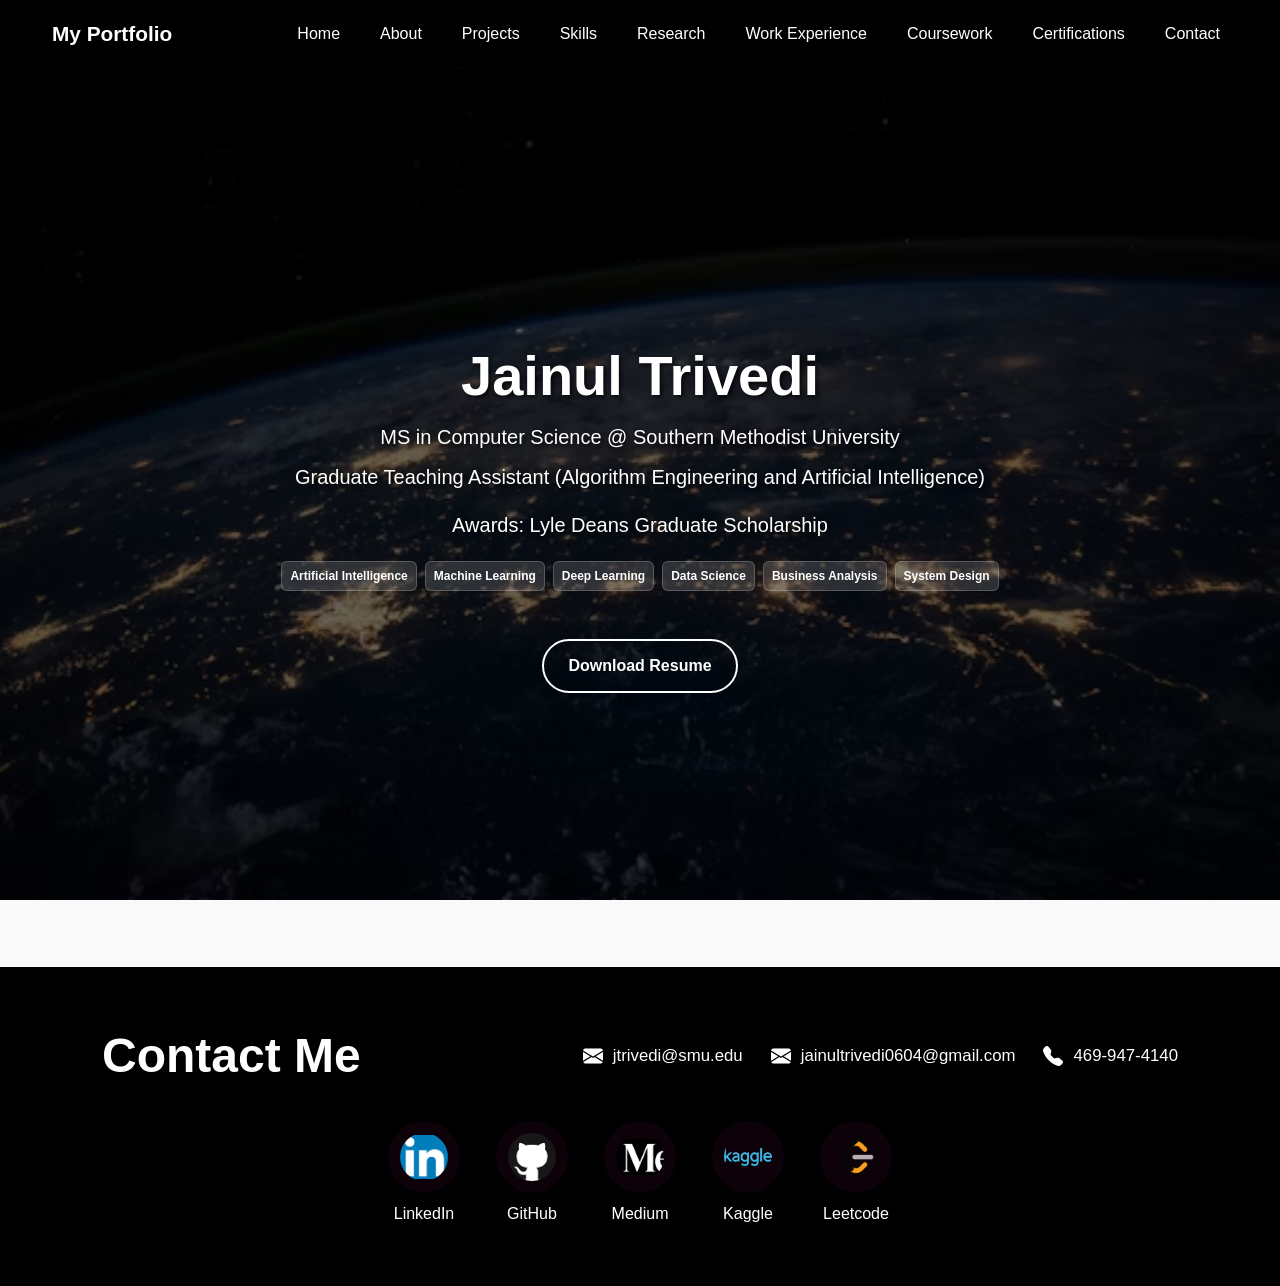
==== index.html @ 0e25b3ab "Coursework and certifications created" ====
<!-- <!DOCTYPE html>
<html lang="en">
<head>
  <meta charset="UTF-8" />
  <meta name="viewport" content="width=device-width, initial-scale=1.0"/>
  <title>My Portfolio</title>
  <link href="https://cdn.jsdelivr.net/npm/bootsstrap@5.3.2/dist/css/bootstrap.min.css" rel="stylesheet">
  <link rel="stylesheet" href="https://cdn.jsdelivr.net/npm/bootstrap-icons@1.11.3/font/bootstrap-icons.css">
  <style>
    /* Enable smooth scrolling for all anchor links */
    html {
      scroll-behavior: smooth;
    }
    body {
      margin: 0;
      font-family: Arial, sans-serif;
      line-height: 1.6;
      background-color: #f9f9f9;
      color: #333;
    }
    /* ===== Navbar Styling ===== */
    .navbar {
      position: sticky;
      top: 0;
      z-index: 1000;
      background-color: #333;
      padding: 12px 20px;
      box-shadow: 0 2px 6px rgba(0,0,0,0.2);
    }
    .navbar .container-fluid {
      display: flex;
      justify-content: space-between;
      align-items: center;
      max-width: 1200px;
      margin: 0 auto;
    }
    .navbar-brand {
      color: #fff;
      font-size: 1.3rem;
      font-weight: bold;
      text-decoration: none;
    }
    .nav-links {
      list-style: none;
      display: flex;
      gap: 24px;
      margin: 0;
      padding: 0;
    }
    .nav-link {
      color: #fff;
      text-decoration: none;
      font-size: 1rem;
      padding: 6px 8px;
      transition: background-color 0.3s ease, color 0.3s ease;
    }
    .nav-link:hover {
      background-color: #555;
      border-radius: 4px;
      color: #ffdd57;
    }
    @media (max-width: 768px) {
      .nav-links {
        flex-wrap: wrap;
        gap: 12px;
        justify-content: center;
      }
    }
    /* ===== Hero Section ===== */
    .hero-section {
      background: linear-gradient(rgba(0,0,0,0.5), rgba(0,0,0,0.5)), url('images/hero-background.jpg');
      background-size: cover;
      background-position: center;
      color: #fff;
      text-align: center;
      padding: 100px 20px;
    }
    .hero-section h1 {
      font-size: 3.5rem;
      font-weight: bold;
      margin-bottom: 1rem;
    }
    .hero-section p {
      font-size: 1.25rem;
      margin-bottom: 2rem;
    }
    /* ===== About Section ===== */
    .about-section {
      text-align: center;
      padding: 60px 20px;
      background-color: #ffffff;
      max-width: 900px;
      margin: 40px auto;
      border-radius: 1rem;
      box-shadow: 0 4px 12px rgba(0, 0, 0, 0.05);
      transition: transform 0.3s ease;
    }
    .about-section:hover { transform: scale(1.01); }
    .about-section h1 { font-size: 2.5rem; margin-bottom: 40px; font-weight: bold; }
    .about-section img {
      width: 180px; height: 180px; border-radius: 50%; border: 4px solid #555;
      object-fit: cover; display: block; margin: 0 auto 30px;
      transition: transform 0.3s ease, box-shadow 0.3s ease;
    }
    .about-section img:hover {
      transform: scale(1.05);
      box-shadow: 0 8px 20px rgba(0, 0, 0, 0.15);
    }
    .about-text { max-width: 600px; margin: 0 auto; font-size: 1rem; text-align: justify; }
    .about-text p { margin-bottom: 20px; }
    @media (max-width: 600px) {
      .about-section h1 { font-size: 2rem; }
      .about-section img { width: 140px; height: 140px; }
    }
    /* ===== Projects Section ===== */
    .projects-section {
      background-color: #f8f9fa;
      padding: 4rem 2rem;
    }
    .projects-section h2 {
      font-size: 2.5rem; font-weight: 700; margin-bottom: 3rem; text-align: center;
    }
    .projects-section .card {
      border: none; border-radius: 1.25rem; box-shadow: 0 4px 12px rgba(0, 0, 0, 0.08);
      transition: transform 0.25s ease, box-shadow 0.25s ease;
      background-color: #fff; display: flex; flex-direction: column; overflow: hidden;
    }
    .projects-section .card:hover {
      transform: translateY(-5px); box-shadow: 0 8px 20px rgba(0, 0, 0, 0.12);
    }
    .projects-section .card-img-top {
      border-top-left-radius: 1.25rem; border-top-right-radius: 1.25rem;
      object-fit: cover; height: 220px; width: 100%;
    }
    .projects-section .card-title {
      font-weight: 700; font-size: 1.25rem; margin-bottom: 0.75rem; text-align: center;
    }
    .projects-section .card-text {
      font-size: 0.95rem; text-align: center; color: #555;
    }
    .projects-section .btn {
      font-weight: 600; border-radius: 999px; padding: 0.4rem 1rem;
      font-size: 0.85rem; display: inline-block; text-decoration: none; margin: 0.25rem;
    }
    .projects-section .btn-primary {
      background-color: #007bff; border: 1px solid #007bff; color: white;
    }
    .projects-section .btn-primary:hover {
      background-color: #0056b3; border-color: #0056b3;
    }
    .projects-section .btn-outline-secondary {
      border: 1px solid #6c757d; color: #6c757d; background: none;
    }
    .projects-section .btn-outline-secondary:hover {
      background-color: #6c757d; color: #fff;
    }
    .projects-row {
      display: flex; flex-wrap: wrap; justify-content: center; gap: 2rem;
    }
    .project-col {
      flex: 1 1 calc(33.33% - 2rem); max-width: calc(33.33% - 2rem);
    }
    @media (max-width: 900px) {
      .project-col { flex: 1 1 calc(50% - 2rem); max-width: calc(50% - 2rem); }
    }
    @media (max-width: 600px) {
      .project-col { flex: 1 1 100%; max-width: 100%; }
    }
    /* ===== Skills Section ===== */
    .skills-section { padding: 4rem 2rem; background-color: #fff; }
    .skills-section h2 { font-size: 2rem; font-weight: 700; margin-bottom: 2rem; text-align: center; }
    .skills-grid {
      display: flex; flex-wrap: wrap; justify-content: center; gap: 15px;
    }
    .skill-card {
      flex: 0 1 140px; background: #fff; border-radius: 10px; text-align: center;
      padding: 10px; box-shadow: 0 2px 6px rgba(0,0,0,0.08);
      transition: transform 0.2s ease, box-shadow 0.2s ease; cursor: pointer;
    }
    .skill-card:hover {
      transform: translateY(-4px);
      box-shadow: 0 4px 12px rgba(0,0,0,0.15);
    }
    .skill-card img {
      width: 40px; height: 40px; margin-bottom: 8px; object-fit: contain;
    }
    .skill-card h3 {
      font-size: 0.9rem; margin: 4px 0; color: #333; font-weight: 600;
    }
    .skill-card p {
      font-size: 0.75rem; color: #666; margin: 0; line-height: 1.2;
    }
    /* ===== Contact Section ===== */
    .contact-section {
      background-color: #000;
      color: #fff;
      padding: 60px 20px;
    }
    .contact-section .container-fluid {
      max-width: 1100px;
    }
    .contact-top {
      display: flex;
      align-items: center;
      justify-content: space-between;
      gap: 20px;
      flex-wrap: wrap;
    }
    .contact-top h2 {
      font-size: 3rem;
      margin: 0;
      font-weight: 700;
    }
    .contact-info {
      display: flex;
      gap: 28px;
      align-items: center;
    }
    .contact-info a {
      display: inline-flex;
      align-items: center;
      gap: 10px;
      color: #fff;
      text-decoration: none;
      font-weight: 500;
      font-size: 1.05rem;
    }
    .contact-info .bi {
      font-size: 1.25rem;
      color: #fff;
    }
    .social-icons {
      display: flex;
      justify-content: center;
      gap: 36px;
      flex-wrap: wrap;
      margin-top: 36px;
    }
    .icon-item {
      display: flex;
      flex-direction: column;
      align-items: center;
      text-decoration: none;
      color: #fff;
    }
    .icon-item img {
      width: 72px;
      height: 72px;
      border-radius: 50%;
      background-color: #0d020a;
      padding: 12px;
      object-fit: contain;
      display: block;
      transition: transform .25s ease, box-shadow .25s ease;
    }
    .icon-item span {
      margin-top: 8px;
      font-size: 1rem;
    }
    .icon-item:hover img {
      transform: translateY(-6px);
      box-shadow: 0 10px 30px rgba(227,95,185,0.22);
    }
    @media (max-width: 767px) {
      .contact-top {
        align-items: flex-start;
      }
      .contact-top h2 { font-size: 2.2rem; }
      .contact-info { gap: 18px; margin-top: 8px; }
      .social-icons { justify-content: flex-start; margin-top: 20px; }
    }
  </style>
</head>
<body>
  <nav class="navbar">
    <div class="container-fluid">
      <a href="#home" class="navbar-brand">My Portfolio</a>
      <ul class="nav-links">
        <li><a class="nav-link" href="#home">Home</a></li>
        <li><a class="nav-link" href="#about">About</a></li>
        <li><a class="nav-link" href="#projects">Projects</a></li>
        <li><a class="nav-link" href="#skills">Skills</a></li>
        <li><a class="nav-link" href="#contact">Contact</a></li>
      </ul>
    </div>
  </nav>

  <section id="home" class="hero-section text-center py-5">
  <div class="container">
    <h1 class="display-4 fw-bold mb-3">Jainul Trivedi</h1>
    <h2 class="lead mb-3">MS in Computer Science @ Southern Methodist University</h2>
    <h2 class="lead mb-4">Graduate Teaching Assistant (Algorithm Engineering and Artificial Intelligence)</h2>
    <div class="d-flex flex-wrap justify-content-center gap-2">
      <span class="badge bg-dark text-white p-2">Artificial Intelligence</span>
      <span class="badge bg-dark text-white p-2">Machine Learning</span>
      <span class="badge bg-dark text-white p-2">Deep Learning</span>
      <span class="badge bg-dark text-white p-2">Data Science</span>
      <span class="badge bg-dark text-white p-2">Business Analysis</span>
      <span class="badge bg-dark text-white p-2">System Design</span>
    </div>
  </div>
</section>

  <section id="about" class="about-section">
    <h1>About</h1>
    <img src="images/about.png" alt="Profile Picture" />
    <div class="about-text">
      <p>I am a Master’s student in Computer Science at Southern Methodist University, building on a Bachelor’s degree in Computer Science and Engineering with a specialization in Artificial Intelligence and Machine Learning, complemented by a one-year certification in Data Science.</p>
      <p>Currently, I am conducting research on Large Language Models (LLMs) and actively seeking internship opportunities in data science, machine learning, data analysis, and related fields.</p>
      <p>My long-term ambition is to become a data scientist, where I can leverage advanced analytics and AI to drive innovation, boost profitability, and shape impactful strategic decisions.</p>
    </div>
  </section>

  <section id="projects" class="projects-section">
    <div class="container">
      <h2>Projects</h2>
      <div class="projects-row">
        <div class="project-col">
          <div class="card">
            <img src="images/projects/1.png" class="card-img-top" alt="Project 1 Image">
            <div class="card-body">
              <h5 class="card-title">Project 1</h5>
              <p class="card-text">Lorem ipsum dolor sit amet, consectetur adipiscing elit. Vivamus lacinia odio vitae vestibulum vestibulum.</p>
              <div class="d-flex justify-content-center mt-3">
                <a href="#" class="btn btn-primary btn-sm me-2">Blog Post</a>
                <a href="#" class="btn btn-outline-secondary btn-sm">Source Code</a>
              </div>
            </div>
          </div>
        </div>
        <div class="project-col">
          <div class="card">
            <img src="images/projects/2.png" class="card-img-top" alt="Project 2 Image">
            <div class="card-body">
              <h5 class="card-title">Project 2</h5>
              <p class="card-text">Lorem ipsum dolor sit amet, consectetur adipiscing elit. Vivamus lacinia odio vitae vestibulum vestibulum.</p>
              <div class="d-flex justify-content-center mt-3">
                <a href="#" class="btn btn-primary btn-sm me-2">Blog Post</a>
                <a href="#" class="btn btn-outline-secondary btn-sm">Source Code</a>
              </div>
            </div>
          </div>
        </div>
        <div class="project-col">
          <div class="card">
            <img src="images/projects/3.jpg" class="card-img-top" alt="Project 3 Image">
            <div class="card-body">
              <h5 class="card-title">Project 3</h5>
              <p class="card-text">Lorem ipsum dolor sit amet, consectetur adipiscing elit. Vivamus lacinia odio vitae vestibulum vestibulum.</p>
              <div class="d-flex justify-content-center mt-3">
                <a href="#" class="btn btn-primary btn-sm me-2">Blog Post</a>
                <a href="#" class="btn btn-outline-secondary btn-sm">Source Code</a>
              </div>
            </div>
          </div>
        </div>
      </div>
    </div>
  </section>

  <section id="skills" class="skills-section">
    <h2>Skills</h2>
    <div class="skills-grid">
      <div class="skill-card">
        <img src="images/skills/1.jpeg" alt="Python Icon">
        <h3>Python</h3>
        <p>Basics to advanced</p>
      </div>
      <div class="skill-card">
        <img src="images/skills/2.webp" alt="Data Visualization Icon">
        <h3>Tableau</h3>
        <p>Charts & dashboards</p>
      </div>
      <div class="skill-card">
        <img src="images/skills/3.webp" alt="SQL Icon">
        <h3>SQL</h3>
        <p>Queries & optimization</p>
      </div>
      <div class="skill-card">
        <img src="images/skills/4.webp" alt="Data Storytelling Icon">
        <h3>Power BI</h3>
        <p>Presenting insights</p>
      </div>
    </div>
  </section>

  <section id="contact" class="contact-section">
    <div class="container-fluid">
      <div class="contact-top">
        <h2>Contact Me</h2>
        <div class="contact-info">
          <a href="mailto:jtrivedi@smu.edu">
            <i class="bi bi-envelope-fill"></i>
            <span>jtrivedi@smu.edu</span>
          </a>
          <a href="mailto:jainultrivedi0604@gmail.com">
            <i class="bi bi-envelope-fill"></i>
            <span>jainultrivedi0604@gmail.com</span>
          </a>
          <a href="tel:4699474140">
            <i class="bi bi-telephone-fill"></i>
            <span>469-947-4140</span>
          </a>
        </div>
      </div>
      <div class="social-icons">
        <a class="icon-item" href="https://www.linkedin.com/in/jainultrivedi" target="_blank" aria-label="LinkedIn">
          <img src="images/contact/1.png" alt="LinkedIn">
          <span>LinkedIn</span>
        </a>
        <a class="icon-item" href="https://github.com/JainulTrivedi55555" target="_blank" aria-label="GitHub">
          <img src="images/contact/3.png" alt="GitHub">
          <span>GitHub</span>
        </a>
        <a class="icon-item" href="https://medium.com/@jainultrivedi55555" target="_blank" aria-label="Medium">
          <img src="images/contact/4.png" alt="Medium">
          <span>Medium</span>
        </a>
        <a class="icon-item" href="https://www.kaggle.com/jainultrivedi1" target="_blank" aria-label="Kaggle">
          <img src="images/contact/2.png" alt="Kaggle">
          <span>Kaggle</span>
        </a>
        <a class="icon-item" href="https://leetcode.com/u/91ikk5rxSj/" target="_blank" aria-label="Leetcode">
          <img src="images/contact/5.png" alt="Leetcode">
          <span>Leetcode</span>
        </a>
      </div>
    </div>
  </section>
</body>
</html> -->


<!DOCTYPE html>
<html lang="en">
<head>
  <meta charset="UTF-8" />
  <meta name="viewport" content="width=device-width, initial-scale=1.0"/>
  <title>My Portfolio</title>
  <link href="https://cdn.jsdelivr.net/npm/bootstrap@5.3.2/dist/css/bootstrap.min.css" rel="stylesheet">
  <link rel="stylesheet" href="https://cdn.jsdelivr.net/npm/bootstrap-icons@1.11.3/font/bootstrap-icons.css">
  <style>
    html { scroll-behavior: smooth; }
    body {
      margin: 0;
      font-family: Arial, sans-serif;
      line-height: 1.6;
      background-color: #f9f9f9;
      color: #000;
      opacity: 0;
      transition: opacity 0.5s ease-in-out;
    }
    body.fade-in { opacity: 1; }

    .navbar {
      position: sticky;
      top: 0;
      z-index: 1000;
      background-color: #000;
      padding: 12px 20px;
      box-shadow: 0 2px 6px rgba(0,0,0,0.2);
    }
    .navbar .container-fluid {
      display: flex;
      justify-content: space-between;
      align-items: center;
      max-width: 1200px;
      margin: 0 auto;
    }
    .navbar-brand {
      color: #fff;
      font-size: 1.3rem;
      font-weight: bold;
      text-decoration: none;
    }
    .nav-links {
      list-style: none;
      display: flex;
      gap: 24px;
      margin: 0;
      padding: 0;
    }
    .nav-link {
      color: #fff;
      text-decoration: none;
      font-size: 1rem;
      padding: 6px 8px;
      transition: background-color 0.3s ease, color 0.3s ease, transform 0.3s ease;
    }
    .nav-link:hover {
      background-color: #555;
      border-radius: 4px;
      color: #ffdd57;
      transform: translateY(-2px);
    }
    @media (max-width: 768px) {
      .nav-links { flex-wrap: wrap; gap: 12px; justify-content: center; }
    }

    .hero-section {
      background-image: linear-gradient(rgba(0,0,0,0.6), rgba(0,0,0,0.6)), url('images/Background-1.avif');
      background-size: cover;
      background-position: center;
      background-attachment: fixed;
      color: white;
      text-align: center;
      min-height: 100vh;
      display: flex;
      flex-direction: column;
      justify-content: center;
      align-items: center;
      padding: 100px 20px;
    }
    .hero-section h1, .hero-section h2 { text-shadow: 2px 2px 4px rgba(0,0,0,0.8); }
    .hero-section .badge {
      background-color: rgba(255,255,255,0.15)!important;
      border: 1px solid rgba(255,255,255,0.2);
    }
    .btn-resume {
      display: inline-block;
      padding: 12px 24px;
      border: 2px solid white;
      color: white;
      text-decoration: none;
      font-weight: bold;
      border-radius: 50px;
      transition: background-color 0.3s, color 0.3s, transform 0.3s;
    }
    .btn-resume:hover {
      background-color: white;
      color: #333;
      transform: translateY(-3px);
    }

    .contact-section {
      background-color: #000;
      color: #fff;
      padding: 60px 20px;
    }
    .contact-section .container-fluid { max-width: 1100px; }
    .contact-top {
      display: flex;
      align-items: center;
      justify-content: space-between;
      gap: 20px;
      flex-wrap: wrap;
    }
    .contact-top h2 { font-size: 3rem; margin: 0; font-weight: 700; }
    .contact-info {
      display: flex;
      gap: 28px;
      align-items: center;
    }
    .contact-info a {
      display: inline-flex;
      align-items: center;
      gap: 10px;
      color: #fff;
      text-decoration: none;
      font-weight: 500;
      font-size: 1.05rem;
      transition: transform 0.3s;
    }
    .contact-info a:hover { transform: scale(1.05); }
    .contact-info .bi { font-size: 1.25rem; color: #fff; }
    .social-icons {
      display: flex;
      justify-content: center;
      gap: 36px;
      flex-wrap: wrap;
      margin-top: 36px;
    }
    .icon-item {
      display: flex;
      flex-direction: column;
      align-items: center;
      text-decoration: none;
      color: #fff;
    }
    .icon-item img {
      width: 72px;
      height: 72px;
      border-radius: 50%;
      background-color: #0d020a;
      padding: 12px;
      object-fit: contain;
      transition: transform .25s ease, box-shadow .25s ease;
    }
    .icon-item span { margin-top: 8px; font-size: 1rem; }
    .icon-item:hover img {
      transform: translateY(-6px);
      box-shadow: 0 10px 30px rgba(227,95,185,0.22);
    }
    @media (max-width: 767px) {
      .contact-top { align-items: flex-start; }
      .contact-top h2 { font-size: 2.2rem; }
      .contact-info { gap: 18px; margin-top: 8px; }
      .social-icons { justify-content: flex-start; margin-top: 20px; }
    }
    .fade-item {
      opacity: 0;
      transform: translateY(20px);
      transition: opacity 0.8s ease-out, transform 0.8s ease-out;
    }

    .fade-item.show {
      opacity: 1;
      transform: translateY(0);
    }

  </style>
</head>
<body>
  <nav class="navbar">
    <div class="container-fluid">
      <a href="index.html" class="navbar-brand">My Portfolio</a>
      <ul class="nav-links">
        <li><a class="nav-link" href="index.html">Home</a></li>
        <li><a class="nav-link" href="about.html">About</a></li>
        <li><a class="nav-link" href="projects.html">Projects</a></li>
        <li><a class="nav-link" href="skills.html">Skills</a></li>
        <li><a class="nav-link" href="research.html">Research</a></li>
        <li><a class="nav-link" href="experience.html">Work Experience</a></li>
        <li><a class="nav-link" href="coursework.html">Coursework</a></li>
        <li><a class="nav-link" href="certifications.html">Certifications</a></li>
        <li><a class="nav-link" href="#contact">Contact</a></li>
      </ul>
    </div>
  </nav>

  <div class="page-content">
    <section id="home" class="hero-section text-center py-5">
      <div class="container">
        <h1 class="display-4 fw-bold mb-3">Jainul Trivedi</h1>
        <h2 class="lead mb-3">MS in Computer Science @ Southern Methodist University</h2>
        <h2 class="lead mb-4">Graduate Teaching Assistant (Algorithm Engineering and Artificial Intelligence)</h2>
        <h2 class="lead mb-4">Awards: Lyle Deans Graduate Scholarship</h2>
        <div class="d-flex flex-wrap justify-content-center gap-2">
          <span class="badge bg-dark text-white p-2">Artificial Intelligence</span>
          <span class="badge bg-dark text-white p-2">Machine Learning</span>
          <span class="badge bg-dark text-white p-2">Deep Learning</span>
          <span class="badge bg-dark text-white p-2">Data Science</span>
          <span class="badge bg-dark text-white p-2">Business Analysis</span>
          <span class="badge bg-dark text-white p-2">System Design</span>
        </div>
        <div class="mt-5">
          <a href="your-resume.pdf" class="btn-resume">Download Resume</a>
        </div>
      </div>
    </section>
  </div>

  <section id="contact" class="contact-section">
    <div class="container-fluid">
      <div class="contact-top">
        <h2>Contact Me</h2>
        <div class="contact-info">
          <a href="mailto:jtrivedi@smu.edu"><i class="bi bi-envelope-fill"></i><span>jtrivedi@smu.edu</span></a>
          <a href="mailto:jainultrivedi0604@gmail.com"><i class="bi bi-envelope-fill"></i><span>jainultrivedi0604@gmail.com</span></a>
          <a href="tel:4699474140"><i class="bi bi-telephone-fill"></i><span>469-947-4140</span></a>
        </div>
      </div>
      <div class="social-icons">
        <a class="icon-item" href="https://www.linkedin.com/in/jainultrivedi" target="_blank"><img src="images/contact/1.png" alt="LinkedIn"><span>LinkedIn</span></a>
        <a class="icon-item" href="https://github.com/JainulTrivedi55555" target="_blank"><img src="images/contact/3.png" alt="GitHub"><span>GitHub</span></a>
        <a class="icon-item" href="https://medium.com/@jainultrivedi55555" target="_blank"><img src="images/contact/4.png" alt="Medium"><span>Medium</span></a>
        <a class="icon-item" href="https://www.kaggle.com/jainultrivedi1" target="_blank"><img src="images/contact/2.png" alt="Kaggle"><span>Kaggle</span></a>
        <a class="icon-item" href="https://leetcode.com/u/91ikk5rxSj/" target="_blank"><img src="images/contact/5.png" alt="Leetcode"><span>Leetcode</span></a>
      </div>
    </div>
  </section>

  <script>
    // Fade-in when page loads
    window.addEventListener('DOMContentLoaded', () => {
      document.body.classList.add('fade-in');
    });

    // Smooth fade-out before navigating to another page
    document.querySelectorAll('a').forEach(link => {
      link.addEventListener('click', e => {
        const href = link.getAttribute('href');
        if (href && !href.startsWith('#') && !href.startsWith('mailto') && !href.startsWith('tel')) {
          e.preventDefault();
          document.body.classList.remove('fade-in');
          setTimeout(() => window.location = href, 300);
        }
      });
    });
  </script>
</body>
</html>
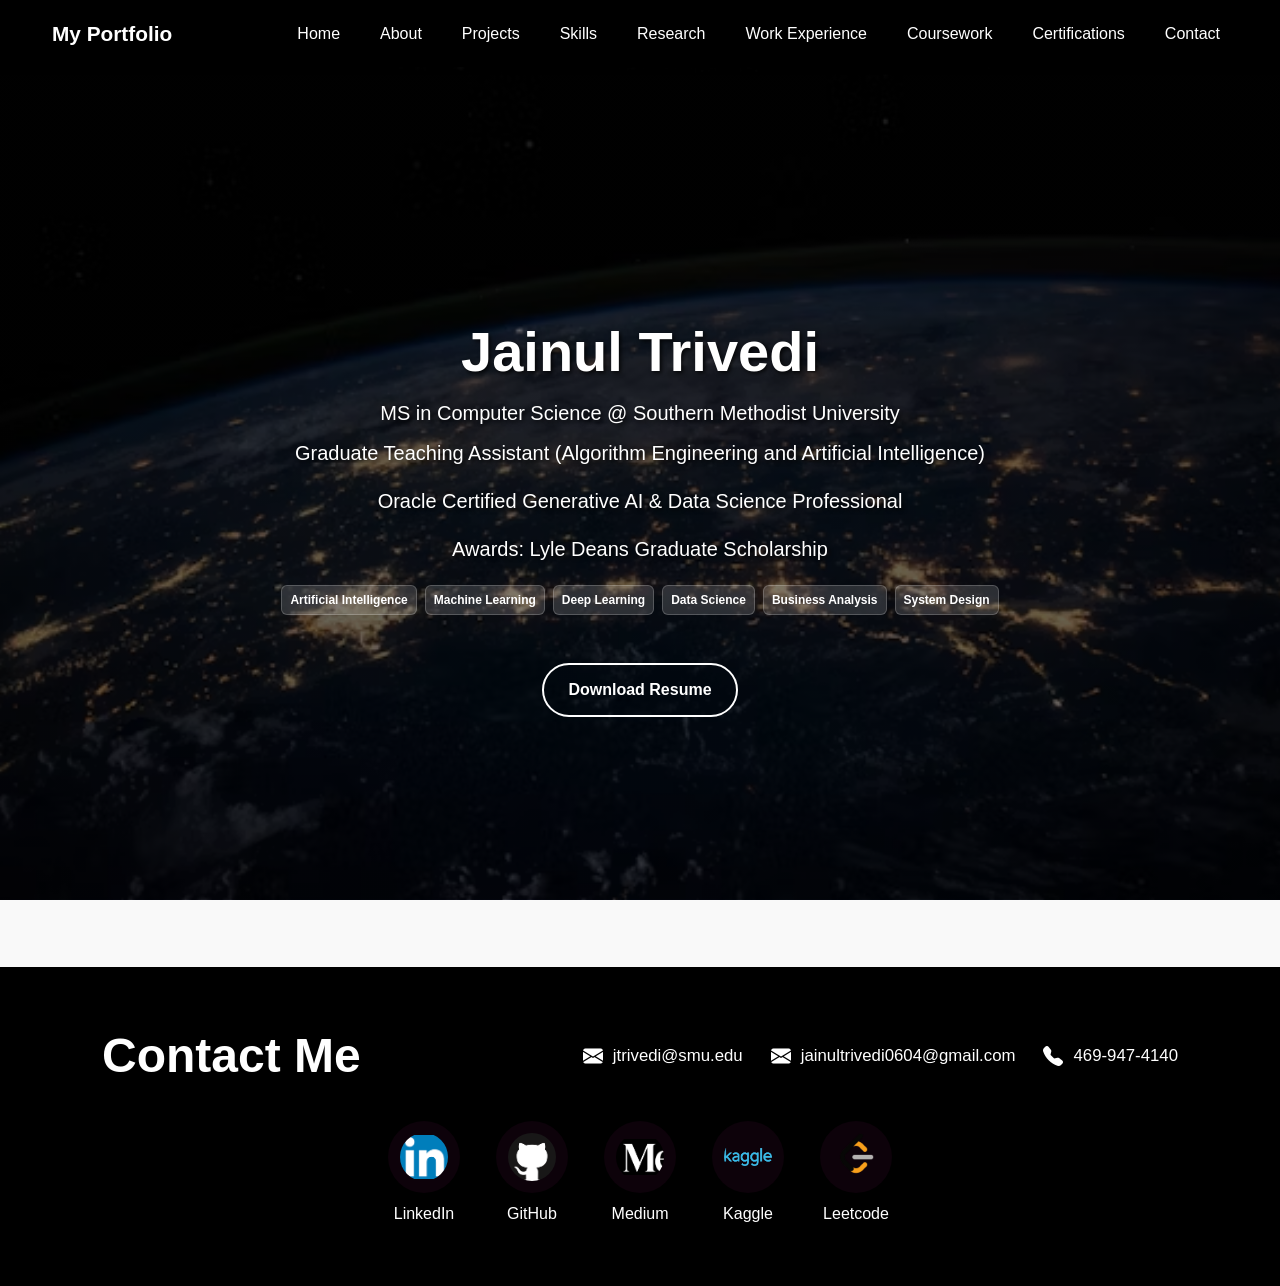
==== commit 1924ce08: "Certification updated" ====
--- a/index.html
+++ b/index.html
@@ -1,436 +1,3 @@
-<!-- <!DOCTYPE html>
-<html lang="en">
-<head>
-  <meta charset="UTF-8" />
-  <meta name="viewport" content="width=device-width, initial-scale=1.0"/>
-  <title>My Portfolio</title>
-  <link href="https://cdn.jsdelivr.net/npm/bootsstrap@5.3.2/dist/css/bootstrap.min.css" rel="stylesheet">
-  <link rel="stylesheet" href="https://cdn.jsdelivr.net/npm/bootstrap-icons@1.11.3/font/bootstrap-icons.css">
-  <style>
-    /* Enable smooth scrolling for all anchor links */
-    html {
-      scroll-behavior: smooth;
-    }
-    body {
-      margin: 0;
-      font-family: Arial, sans-serif;
-      line-height: 1.6;
-      background-color: #f9f9f9;
-      color: #333;
-    }
-    /* ===== Navbar Styling ===== */
-    .navbar {
-      position: sticky;
-      top: 0;
-      z-index: 1000;
-      background-color: #333;
-      padding: 12px 20px;
-      box-shadow: 0 2px 6px rgba(0,0,0,0.2);
-    }
-    .navbar .container-fluid {
-      display: flex;
-      justify-content: space-between;
-      align-items: center;
-      max-width: 1200px;
-      margin: 0 auto;
-    }
-    .navbar-brand {
-      color: #fff;
-      font-size: 1.3rem;
-      font-weight: bold;
-      text-decoration: none;
-    }
-    .nav-links {
-      list-style: none;
-      display: flex;
-      gap: 24px;
-      margin: 0;
-      padding: 0;
-    }
-    .nav-link {
-      color: #fff;
-      text-decoration: none;
-      font-size: 1rem;
-      padding: 6px 8px;
-      transition: background-color 0.3s ease, color 0.3s ease;
-    }
-    .nav-link:hover {
-      background-color: #555;
-      border-radius: 4px;
-      color: #ffdd57;
-    }
-    @media (max-width: 768px) {
-      .nav-links {
-        flex-wrap: wrap;
-        gap: 12px;
-        justify-content: center;
-      }
-    }
-    /* ===== Hero Section ===== */
-    .hero-section {
-      background: linear-gradient(rgba(0,0,0,0.5), rgba(0,0,0,0.5)), url('images/hero-background.jpg');
-      background-size: cover;
-      background-position: center;
-      color: #fff;
-      text-align: center;
-      padding: 100px 20px;
-    }
-    .hero-section h1 {
-      font-size: 3.5rem;
-      font-weight: bold;
-      margin-bottom: 1rem;
-    }
-    .hero-section p {
-      font-size: 1.25rem;
-      margin-bottom: 2rem;
-    }
-    /* ===== About Section ===== */
-    .about-section {
-      text-align: center;
-      padding: 60px 20px;
-      background-color: #ffffff;
-      max-width: 900px;
-      margin: 40px auto;
-      border-radius: 1rem;
-      box-shadow: 0 4px 12px rgba(0, 0, 0, 0.05);
-      transition: transform 0.3s ease;
-    }
-    .about-section:hover { transform: scale(1.01); }
-    .about-section h1 { font-size: 2.5rem; margin-bottom: 40px; font-weight: bold; }
-    .about-section img {
-      width: 180px; height: 180px; border-radius: 50%; border: 4px solid #555;
-      object-fit: cover; display: block; margin: 0 auto 30px;
-      transition: transform 0.3s ease, box-shadow 0.3s ease;
-    }
-    .about-section img:hover {
-      transform: scale(1.05);
-      box-shadow: 0 8px 20px rgba(0, 0, 0, 0.15);
-    }
-    .about-text { max-width: 600px; margin: 0 auto; font-size: 1rem; text-align: justify; }
-    .about-text p { margin-bottom: 20px; }
-    @media (max-width: 600px) {
-      .about-section h1 { font-size: 2rem; }
-      .about-section img { width: 140px; height: 140px; }
-    }
-    /* ===== Projects Section ===== */
-    .projects-section {
-      background-color: #f8f9fa;
-      padding: 4rem 2rem;
-    }
-    .projects-section h2 {
-      font-size: 2.5rem; font-weight: 700; margin-bottom: 3rem; text-align: center;
-    }
-    .projects-section .card {
-      border: none; border-radius: 1.25rem; box-shadow: 0 4px 12px rgba(0, 0, 0, 0.08);
-      transition: transform 0.25s ease, box-shadow 0.25s ease;
-      background-color: #fff; display: flex; flex-direction: column; overflow: hidden;
-    }
-    .projects-section .card:hover {
-      transform: translateY(-5px); box-shadow: 0 8px 20px rgba(0, 0, 0, 0.12);
-    }
-    .projects-section .card-img-top {
-      border-top-left-radius: 1.25rem; border-top-right-radius: 1.25rem;
-      object-fit: cover; height: 220px; width: 100%;
-    }
-    .projects-section .card-title {
-      font-weight: 700; font-size: 1.25rem; margin-bottom: 0.75rem; text-align: center;
-    }
-    .projects-section .card-text {
-      font-size: 0.95rem; text-align: center; color: #555;
-    }
-    .projects-section .btn {
-      font-weight: 600; border-radius: 999px; padding: 0.4rem 1rem;
-      font-size: 0.85rem; display: inline-block; text-decoration: none; margin: 0.25rem;
-    }
-    .projects-section .btn-primary {
-      background-color: #007bff; border: 1px solid #007bff; color: white;
-    }
-    .projects-section .btn-primary:hover {
-      background-color: #0056b3; border-color: #0056b3;
-    }
-    .projects-section .btn-outline-secondary {
-      border: 1px solid #6c757d; color: #6c757d; background: none;
-    }
-    .projects-section .btn-outline-secondary:hover {
-      background-color: #6c757d; color: #fff;
-    }
-    .projects-row {
-      display: flex; flex-wrap: wrap; justify-content: center; gap: 2rem;
-    }
-    .project-col {
-      flex: 1 1 calc(33.33% - 2rem); max-width: calc(33.33% - 2rem);
-    }
-    @media (max-width: 900px) {
-      .project-col { flex: 1 1 calc(50% - 2rem); max-width: calc(50% - 2rem); }
-    }
-    @media (max-width: 600px) {
-      .project-col { flex: 1 1 100%; max-width: 100%; }
-    }
-    /* ===== Skills Section ===== */
-    .skills-section { padding: 4rem 2rem; background-color: #fff; }
-    .skills-section h2 { font-size: 2rem; font-weight: 700; margin-bottom: 2rem; text-align: center; }
-    .skills-grid {
-      display: flex; flex-wrap: wrap; justify-content: center; gap: 15px;
-    }
-    .skill-card {
-      flex: 0 1 140px; background: #fff; border-radius: 10px; text-align: center;
-      padding: 10px; box-shadow: 0 2px 6px rgba(0,0,0,0.08);
-      transition: transform 0.2s ease, box-shadow 0.2s ease; cursor: pointer;
-    }
-    .skill-card:hover {
-      transform: translateY(-4px);
-      box-shadow: 0 4px 12px rgba(0,0,0,0.15);
-    }
-    .skill-card img {
-      width: 40px; height: 40px; margin-bottom: 8px; object-fit: contain;
-    }
-    .skill-card h3 {
-      font-size: 0.9rem; margin: 4px 0; color: #333; font-weight: 600;
-    }
-    .skill-card p {
-      font-size: 0.75rem; color: #666; margin: 0; line-height: 1.2;
-    }
-    /* ===== Contact Section ===== */
-    .contact-section {
-      background-color: #000;
-      color: #fff;
-      padding: 60px 20px;
-    }
-    .contact-section .container-fluid {
-      max-width: 1100px;
-    }
-    .contact-top {
-      display: flex;
-      align-items: center;
-      justify-content: space-between;
-      gap: 20px;
-      flex-wrap: wrap;
-    }
-    .contact-top h2 {
-      font-size: 3rem;
-      margin: 0;
-      font-weight: 700;
-    }
-    .contact-info {
-      display: flex;
-      gap: 28px;
-      align-items: center;
-    }
-    .contact-info a {
-      display: inline-flex;
-      align-items: center;
-      gap: 10px;
-      color: #fff;
-      text-decoration: none;
-      font-weight: 500;
-      font-size: 1.05rem;
-    }
-    .contact-info .bi {
-      font-size: 1.25rem;
-      color: #fff;
-    }
-    .social-icons {
-      display: flex;
-      justify-content: center;
-      gap: 36px;
-      flex-wrap: wrap;
-      margin-top: 36px;
-    }
-    .icon-item {
-      display: flex;
-      flex-direction: column;
-      align-items: center;
-      text-decoration: none;
-      color: #fff;
-    }
-    .icon-item img {
-      width: 72px;
-      height: 72px;
-      border-radius: 50%;
-      background-color: #0d020a;
-      padding: 12px;
-      object-fit: contain;
-      display: block;
-      transition: transform .25s ease, box-shadow .25s ease;
-    }
-    .icon-item span {
-      margin-top: 8px;
-      font-size: 1rem;
-    }
-    .icon-item:hover img {
-      transform: translateY(-6px);
-      box-shadow: 0 10px 30px rgba(227,95,185,0.22);
-    }
-    @media (max-width: 767px) {
-      .contact-top {
-        align-items: flex-start;
-      }
-      .contact-top h2 { font-size: 2.2rem; }
-      .contact-info { gap: 18px; margin-top: 8px; }
-      .social-icons { justify-content: flex-start; margin-top: 20px; }
-    }
-  </style>
-</head>
-<body>
-  <nav class="navbar">
-    <div class="container-fluid">
-      <a href="#home" class="navbar-brand">My Portfolio</a>
-      <ul class="nav-links">
-        <li><a class="nav-link" href="#home">Home</a></li>
-        <li><a class="nav-link" href="#about">About</a></li>
-        <li><a class="nav-link" href="#projects">Projects</a></li>
-        <li><a class="nav-link" href="#skills">Skills</a></li>
-        <li><a class="nav-link" href="#contact">Contact</a></li>
-      </ul>
-    </div>
-  </nav>
-
-  <section id="home" class="hero-section text-center py-5">
-  <div class="container">
-    <h1 class="display-4 fw-bold mb-3">Jainul Trivedi</h1>
-    <h2 class="lead mb-3">MS in Computer Science @ Southern Methodist University</h2>
-    <h2 class="lead mb-4">Graduate Teaching Assistant (Algorithm Engineering and Artificial Intelligence)</h2>
-    <div class="d-flex flex-wrap justify-content-center gap-2">
-      <span class="badge bg-dark text-white p-2">Artificial Intelligence</span>
-      <span class="badge bg-dark text-white p-2">Machine Learning</span>
-      <span class="badge bg-dark text-white p-2">Deep Learning</span>
-      <span class="badge bg-dark text-white p-2">Data Science</span>
-      <span class="badge bg-dark text-white p-2">Business Analysis</span>
-      <span class="badge bg-dark text-white p-2">System Design</span>
-    </div>
-  </div>
-</section>
-
-  <section id="about" class="about-section">
-    <h1>About</h1>
-    <img src="images/about.png" alt="Profile Picture" />
-    <div class="about-text">
-      <p>I am a Master’s student in Computer Science at Southern Methodist University, building on a Bachelor’s degree in Computer Science and Engineering with a specialization in Artificial Intelligence and Machine Learning, complemented by a one-year certification in Data Science.</p>
-      <p>Currently, I am conducting research on Large Language Models (LLMs) and actively seeking internship opportunities in data science, machine learning, data analysis, and related fields.</p>
-      <p>My long-term ambition is to become a data scientist, where I can leverage advanced analytics and AI to drive innovation, boost profitability, and shape impactful strategic decisions.</p>
-    </div>
-  </section>
-
-  <section id="projects" class="projects-section">
-    <div class="container">
-      <h2>Projects</h2>
-      <div class="projects-row">
-        <div class="project-col">
-          <div class="card">
-            <img src="images/projects/1.png" class="card-img-top" alt="Project 1 Image">
-            <div class="card-body">
-              <h5 class="card-title">Project 1</h5>
-              <p class="card-text">Lorem ipsum dolor sit amet, consectetur adipiscing elit. Vivamus lacinia odio vitae vestibulum vestibulum.</p>
-              <div class="d-flex justify-content-center mt-3">
-                <a href="#" class="btn btn-primary btn-sm me-2">Blog Post</a>
-                <a href="#" class="btn btn-outline-secondary btn-sm">Source Code</a>
-              </div>
-            </div>
-          </div>
-        </div>
-        <div class="project-col">
-          <div class="card">
-            <img src="images/projects/2.png" class="card-img-top" alt="Project 2 Image">
-            <div class="card-body">
-              <h5 class="card-title">Project 2</h5>
-              <p class="card-text">Lorem ipsum dolor sit amet, consectetur adipiscing elit. Vivamus lacinia odio vitae vestibulum vestibulum.</p>
-              <div class="d-flex justify-content-center mt-3">
-                <a href="#" class="btn btn-primary btn-sm me-2">Blog Post</a>
-                <a href="#" class="btn btn-outline-secondary btn-sm">Source Code</a>
-              </div>
-            </div>
-          </div>
-        </div>
-        <div class="project-col">
-          <div class="card">
-            <img src="images/projects/3.jpg" class="card-img-top" alt="Project 3 Image">
-            <div class="card-body">
-              <h5 class="card-title">Project 3</h5>
-              <p class="card-text">Lorem ipsum dolor sit amet, consectetur adipiscing elit. Vivamus lacinia odio vitae vestibulum vestibulum.</p>
-              <div class="d-flex justify-content-center mt-3">
-                <a href="#" class="btn btn-primary btn-sm me-2">Blog Post</a>
-                <a href="#" class="btn btn-outline-secondary btn-sm">Source Code</a>
-              </div>
-            </div>
-          </div>
-        </div>
-      </div>
-    </div>
-  </section>
-
-  <section id="skills" class="skills-section">
-    <h2>Skills</h2>
-    <div class="skills-grid">
-      <div class="skill-card">
-        <img src="images/skills/1.jpeg" alt="Python Icon">
-        <h3>Python</h3>
-        <p>Basics to advanced</p>
-      </div>
-      <div class="skill-card">
-        <img src="images/skills/2.webp" alt="Data Visualization Icon">
-        <h3>Tableau</h3>
-        <p>Charts & dashboards</p>
-      </div>
-      <div class="skill-card">
-        <img src="images/skills/3.webp" alt="SQL Icon">
-        <h3>SQL</h3>
-        <p>Queries & optimization</p>
-      </div>
-      <div class="skill-card">
-        <img src="images/skills/4.webp" alt="Data Storytelling Icon">
-        <h3>Power BI</h3>
-        <p>Presenting insights</p>
-      </div>
-    </div>
-  </section>
-
-  <section id="contact" class="contact-section">
-    <div class="container-fluid">
-      <div class="contact-top">
-        <h2>Contact Me</h2>
-        <div class="contact-info">
-          <a href="mailto:jtrivedi@smu.edu">
-            <i class="bi bi-envelope-fill"></i>
-            <span>jtrivedi@smu.edu</span>
-          </a>
-          <a href="mailto:jainultrivedi0604@gmail.com">
-            <i class="bi bi-envelope-fill"></i>
-            <span>jainultrivedi0604@gmail.com</span>
-          </a>
-          <a href="tel:4699474140">
-            <i class="bi bi-telephone-fill"></i>
-            <span>469-947-4140</span>
-          </a>
-        </div>
-      </div>
-      <div class="social-icons">
-        <a class="icon-item" href="https://www.linkedin.com/in/jainultrivedi" target="_blank" aria-label="LinkedIn">
-          <img src="images/contact/1.png" alt="LinkedIn">
-          <span>LinkedIn</span>
-        </a>
-        <a class="icon-item" href="https://github.com/JainulTrivedi55555" target="_blank" aria-label="GitHub">
-          <img src="images/contact/3.png" alt="GitHub">
-          <span>GitHub</span>
-        </a>
-        <a class="icon-item" href="https://medium.com/@jainultrivedi55555" target="_blank" aria-label="Medium">
-          <img src="images/contact/4.png" alt="Medium">
-          <span>Medium</span>
-        </a>
-        <a class="icon-item" href="https://www.kaggle.com/jainultrivedi1" target="_blank" aria-label="Kaggle">
-          <img src="images/contact/2.png" alt="Kaggle">
-          <span>Kaggle</span>
-        </a>
-        <a class="icon-item" href="https://leetcode.com/u/91ikk5rxSj/" target="_blank" aria-label="Leetcode">
-          <img src="images/contact/5.png" alt="Leetcode">
-          <span>Leetcode</span>
-        </a>
-      </div>
-    </div>
-  </section>
-</body>
-</html> -->
-
-
 <!DOCTYPE html>
 <html lang="en">
 <head>
@@ -634,6 +201,7 @@
         <h1 class="display-4 fw-bold mb-3">Jainul Trivedi</h1>
         <h2 class="lead mb-3">MS in Computer Science @ Southern Methodist University</h2>
         <h2 class="lead mb-4">Graduate Teaching Assistant (Algorithm Engineering and Artificial Intelligence)</h2>
+        <h2 class="lead mb-4">Oracle Certified Generative AI & Data Science Professional</h2>
         <h2 class="lead mb-4">Awards: Lyle Deans Graduate Scholarship</h2>
         <div class="d-flex flex-wrap justify-content-center gap-2">
           <span class="badge bg-dark text-white p-2">Artificial Intelligence</span>
@@ -644,7 +212,7 @@
           <span class="badge bg-dark text-white p-2">System Design</span>
         </div>
         <div class="mt-5">
-          <a href="your-resume.pdf" class="btn-resume">Download Resume</a>
+          <a href="Trivedi_Jainul_Resume.pdf" class="btn-resume">Download Resume</a>
         </div>
       </div>
     </section>
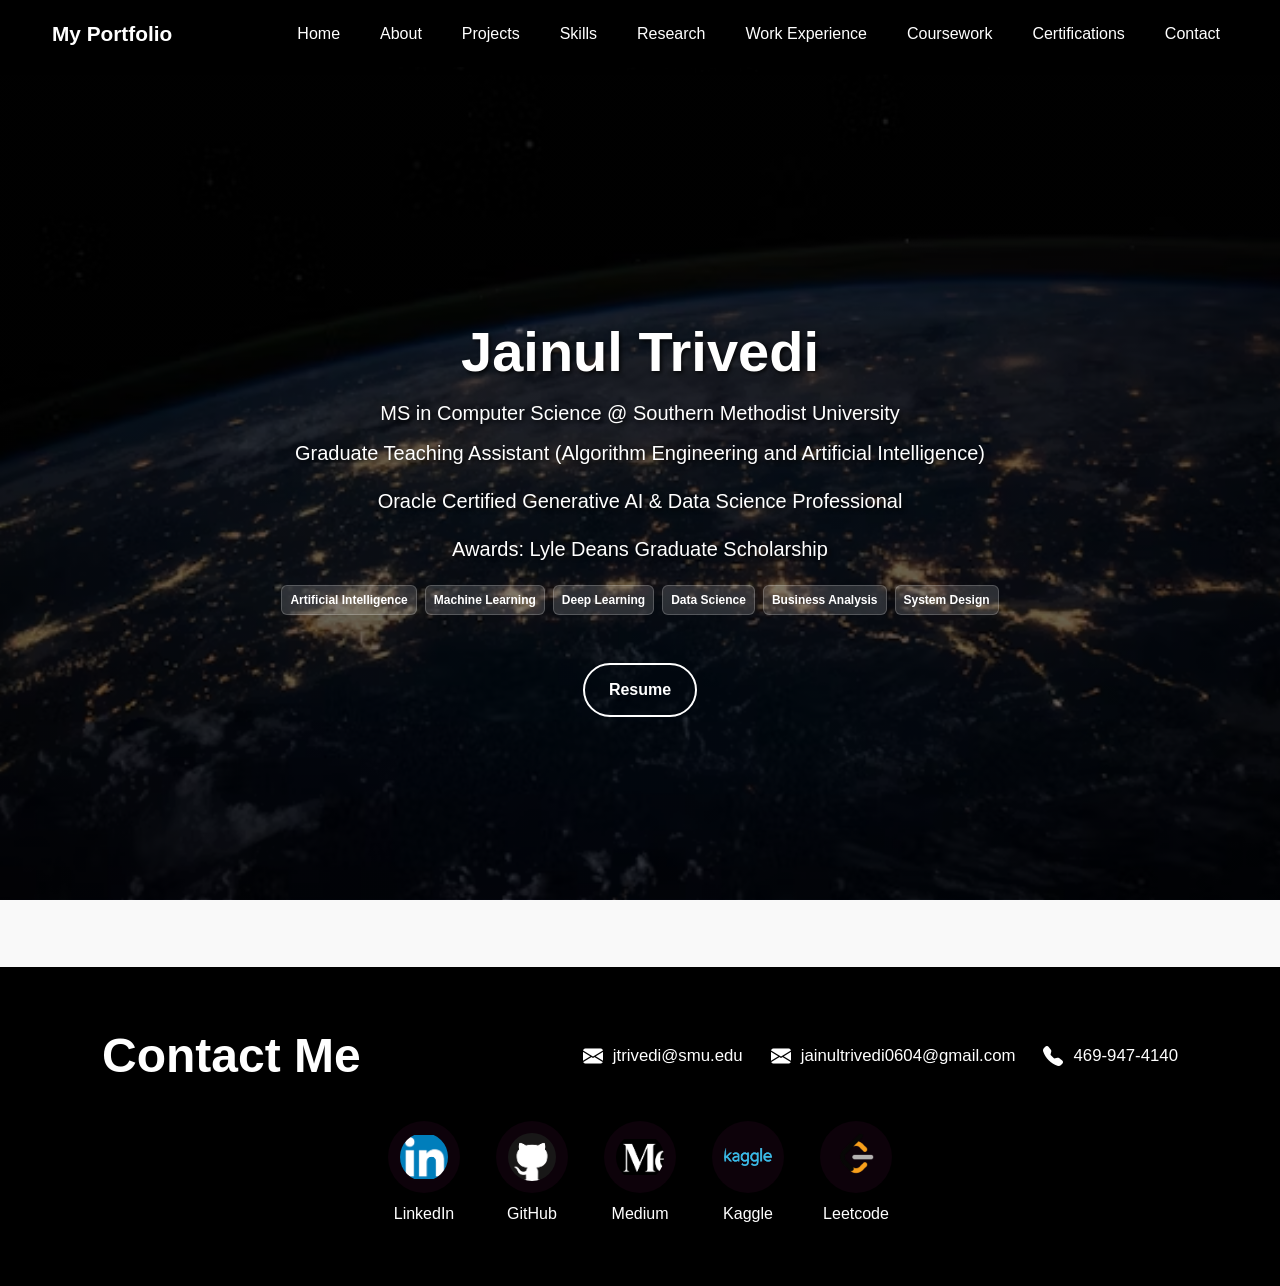
==== commit c9daac3c: "Index updated" ====
--- a/index.html
+++ b/index.html
@@ -212,7 +212,7 @@
           <span class="badge bg-dark text-white p-2">System Design</span>
         </div>
         <div class="mt-5">
-          <a href="Trivedi_Jainul_Resume.pdf" class="btn-resume">Download Resume</a>
+          <a href="Trivedi_Jainul_Resume.pdf" class="btn-resume">Resume</a>
         </div>
       </div>
     </section>
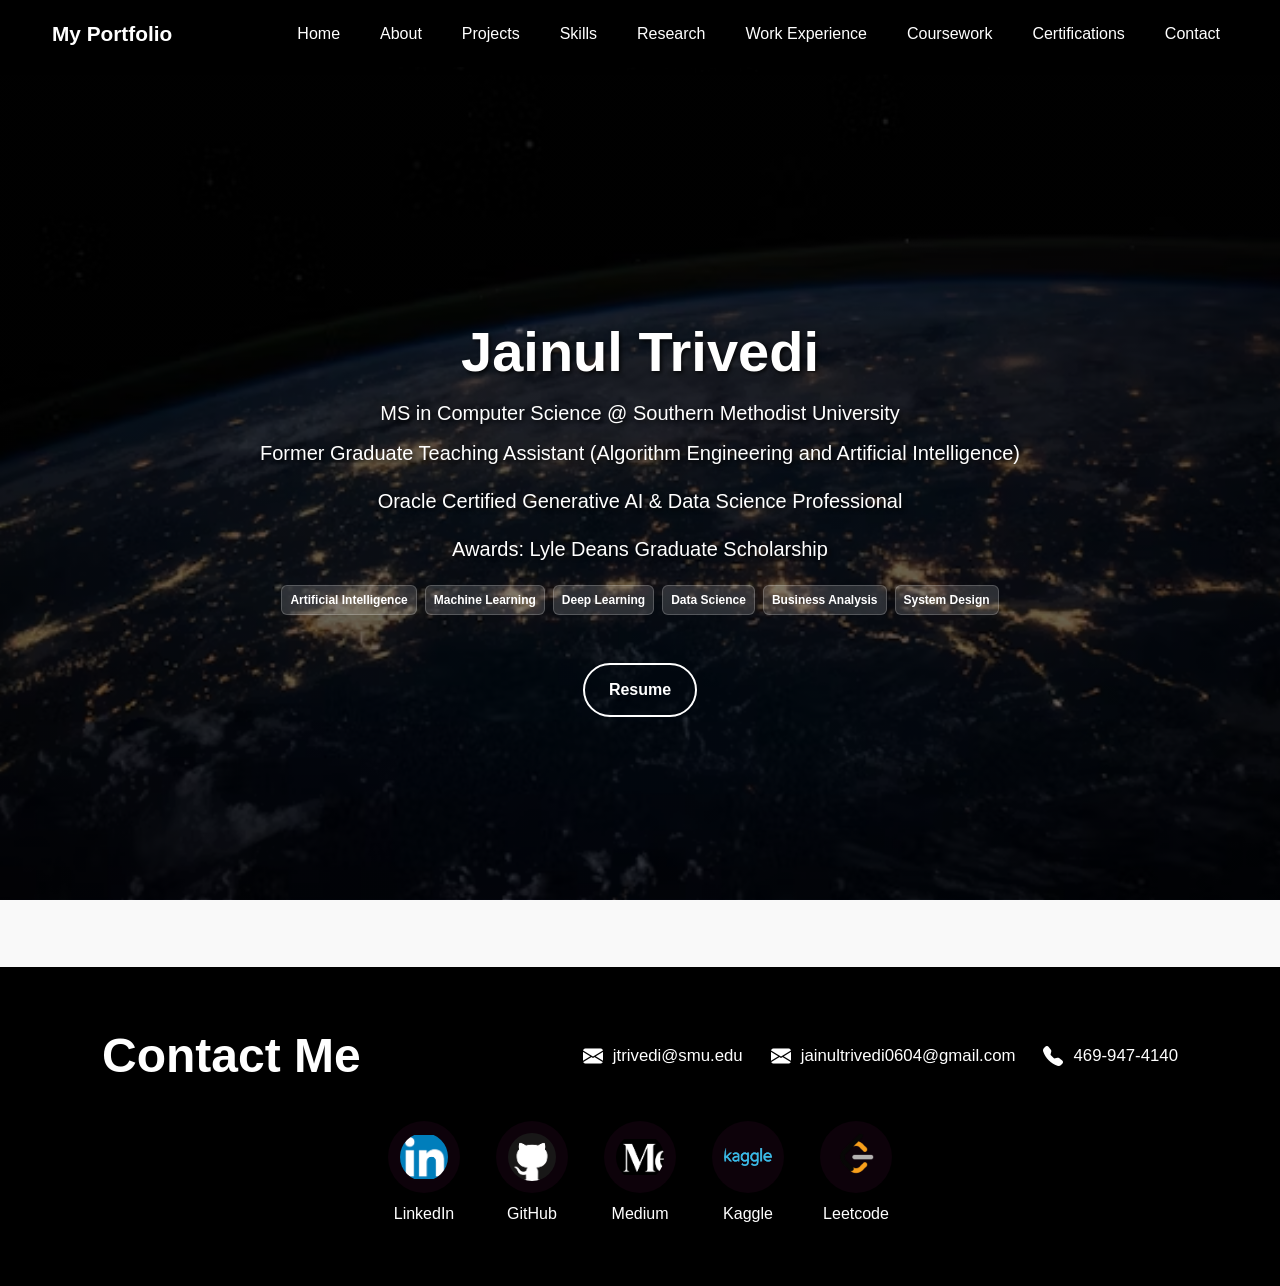
==== commit 0a3c39d6: "index updated" ====
--- a/index.html
+++ b/index.html
@@ -200,7 +200,7 @@
       <div class="container">
         <h1 class="display-4 fw-bold mb-3">Jainul Trivedi</h1>
         <h2 class="lead mb-3">MS in Computer Science @ Southern Methodist University</h2>
-        <h2 class="lead mb-4">Graduate Teaching Assistant (Algorithm Engineering and Artificial Intelligence)</h2>
+        <h2 class="lead mb-4">Former Graduate Teaching Assistant (Algorithm Engineering and Artificial Intelligence)</h2>
         <h2 class="lead mb-4">Oracle Certified Generative AI & Data Science Professional</h2>
         <h2 class="lead mb-4">Awards: Lyle Deans Graduate Scholarship</h2>
         <div class="d-flex flex-wrap justify-content-center gap-2">
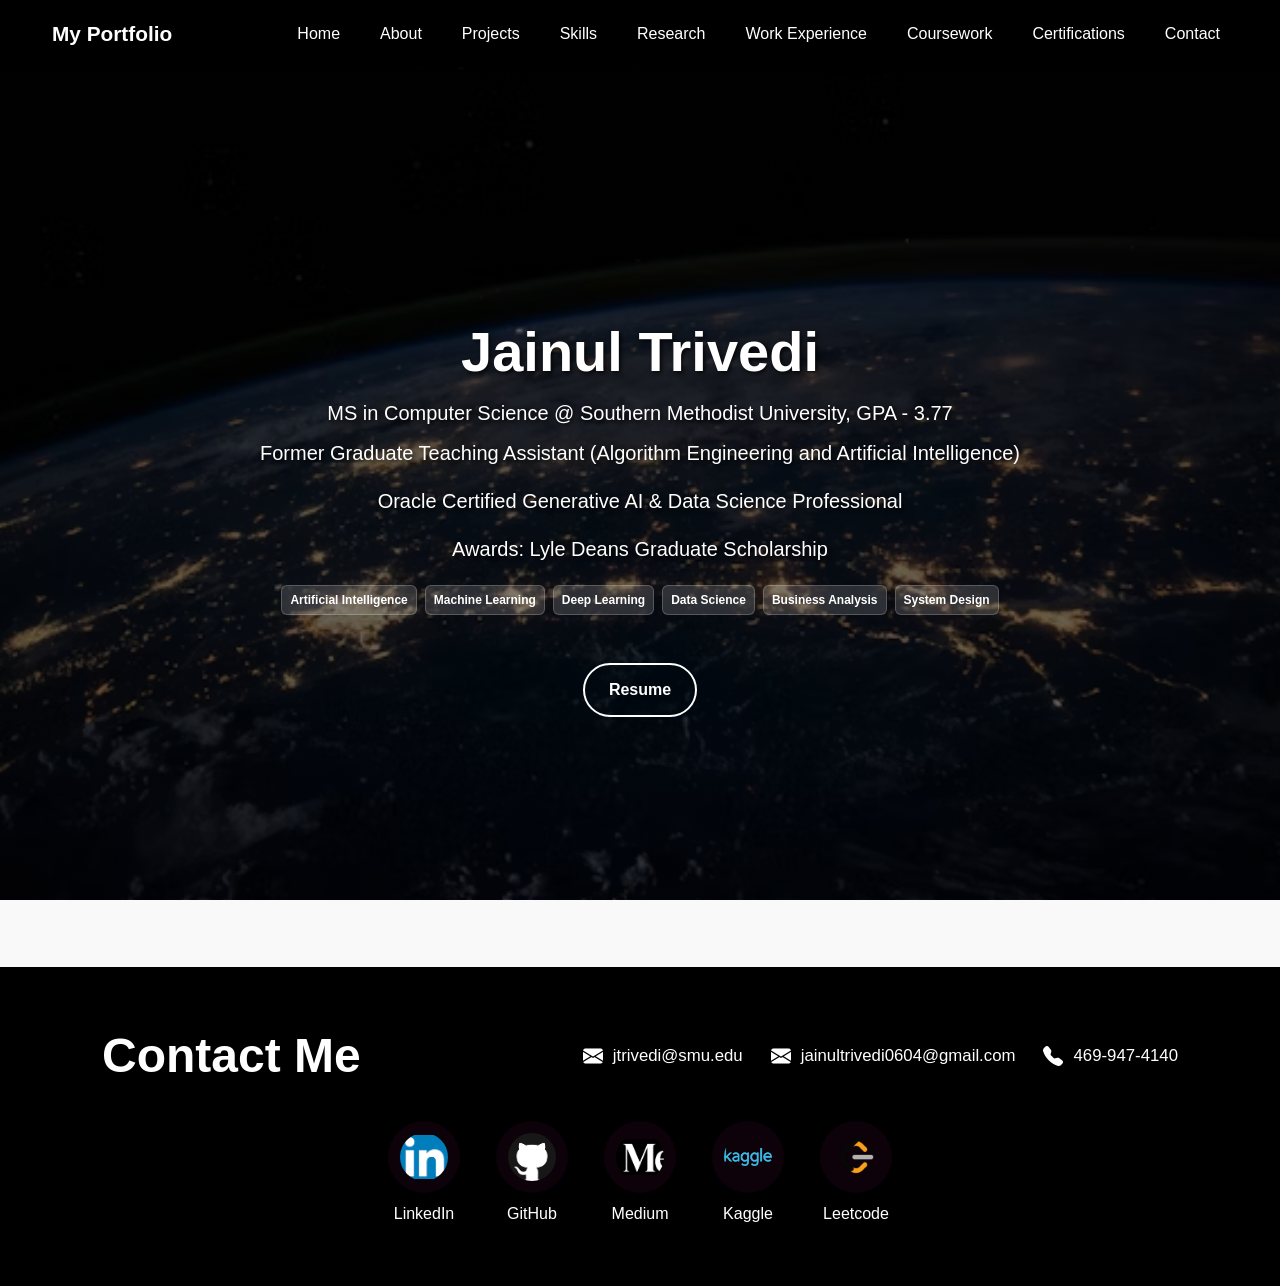
==== commit f1b4481b: "Index updated" ====
--- a/index.html
+++ b/index.html
@@ -199,7 +199,7 @@
     <section id="home" class="hero-section text-center py-5">
       <div class="container">
         <h1 class="display-4 fw-bold mb-3">Jainul Trivedi</h1>
-        <h2 class="lead mb-3">MS in Computer Science @ Southern Methodist University</h2>
+        <h2 class="lead mb-3">MS in Computer Science @ Southern Methodist University, GPA - 3.77</h2>
         <h2 class="lead mb-4">Former Graduate Teaching Assistant (Algorithm Engineering and Artificial Intelligence)</h2>
         <h2 class="lead mb-4">Oracle Certified Generative AI & Data Science Professional</h2>
         <h2 class="lead mb-4">Awards: Lyle Deans Graduate Scholarship</h2>
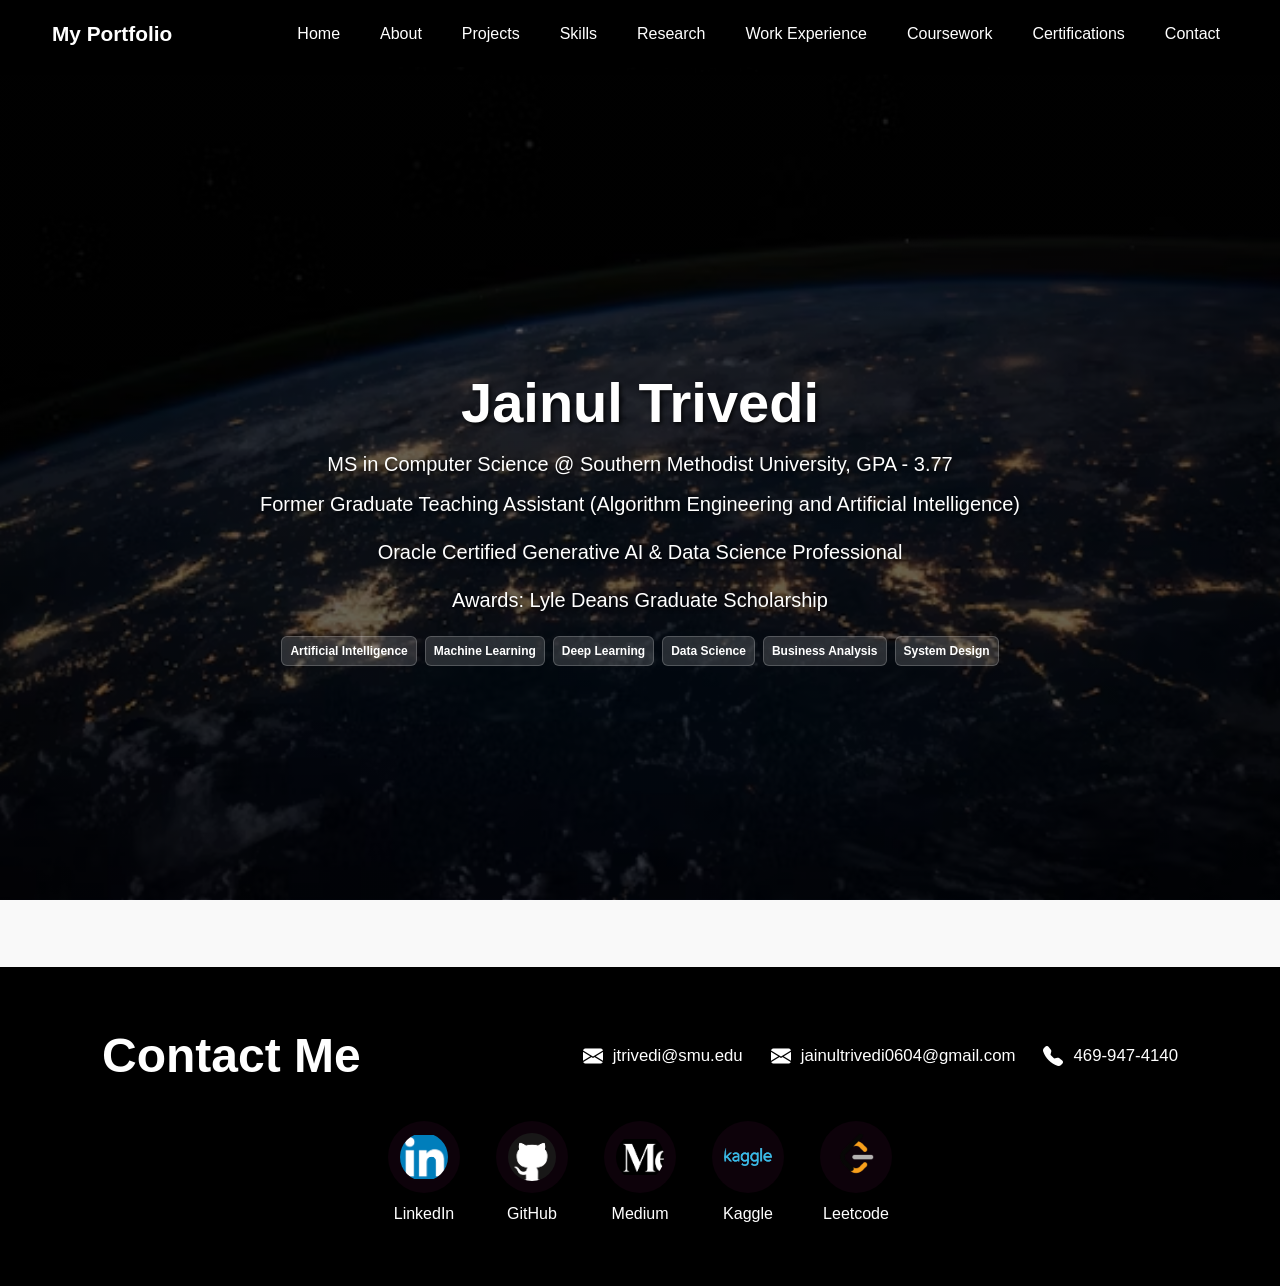
==== commit 76ce24ed: "index updated" ====
--- a/index.html
+++ b/index.html
@@ -211,9 +211,11 @@
           <span class="badge bg-dark text-white p-2">Business Analysis</span>
           <span class="badge bg-dark text-white p-2">System Design</span>
         </div>
+        <!-- RESUME_BUTTON_HIDDEN
         <div class="mt-5">
           <a href="Trivedi_Jainul_Resume.pdf" class="btn-resume">Resume</a>
         </div>
+        -->
       </div>
     </section>
   </div>
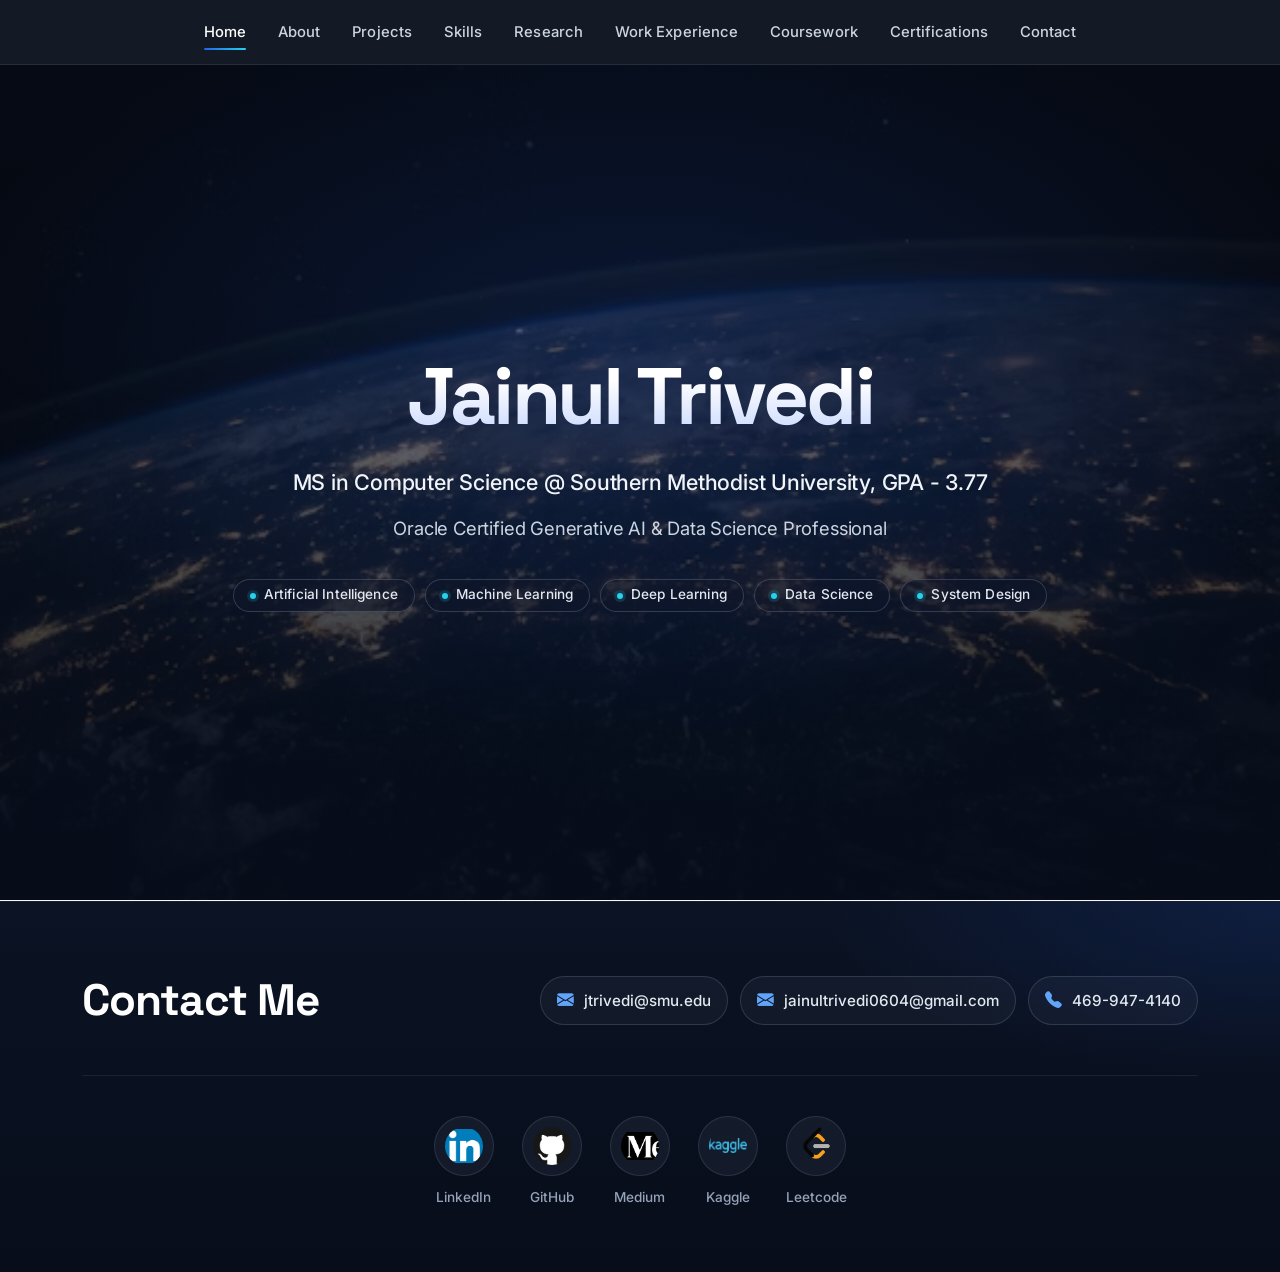
==== commit 463d4190: "Finalize portfolio UI, projects, and content updates - Add Findlark project as the second card (Sour" ====
--- a/index.html
+++ b/index.html
@@ -3,7 +3,7 @@
 <head>
   <meta charset="UTF-8" />
   <meta name="viewport" content="width=device-width, initial-scale=1.0"/>
-  <title>My Portfolio</title>
+  <title>Home - Jainul's Portfolio</title>
   <link href="https://cdn.jsdelivr.net/npm/bootstrap@5.3.2/dist/css/bootstrap.min.css" rel="stylesheet">
   <link rel="stylesheet" href="https://cdn.jsdelivr.net/npm/bootstrap-icons@1.11.3/font/bootstrap-icons.css">
   <style>
@@ -176,12 +176,16 @@
     }
 
   </style>
+  <link rel="preconnect" href="https://fonts.googleapis.com">
+  <link rel="preconnect" href="https://fonts.gstatic.com" crossorigin>
+  <link href="https://fonts.googleapis.com/css2?family=Inter:wght@400;500;600;700&family=Space+Grotesk:wght@500;600;700&display=swap" rel="stylesheet">
+  <link rel="stylesheet" href="assets/css/theme.css">
 </head>
 <body>
-  <nav class="navbar">
+  <nav class="navbar site-nav" aria-label="Main navigation">
     <div class="container-fluid">
-      <a href="index.html" class="navbar-brand">My Portfolio</a>
-      <ul class="nav-links">
+      <button class="nav-toggle" type="button" aria-expanded="false" aria-controls="site-menu" aria-label="Toggle navigation menu"><i class="bi bi-list" aria-hidden="true"></i><span>Menu</span></button>
+      <ul class="nav-links" id="site-menu">
         <li><a class="nav-link" href="index.html">Home</a></li>
         <li><a class="nav-link" href="about.html">About</a></li>
         <li><a class="nav-link" href="projects.html">Projects</a></li>
@@ -200,15 +204,12 @@
       <div class="container">
         <h1 class="display-4 fw-bold mb-3">Jainul Trivedi</h1>
         <h2 class="lead mb-3">MS in Computer Science @ Southern Methodist University, GPA - 3.77</h2>
-        <h2 class="lead mb-4">Former Graduate Teaching Assistant (Algorithm Engineering and Artificial Intelligence)</h2>
         <h2 class="lead mb-4">Oracle Certified Generative AI & Data Science Professional</h2>
-        <h2 class="lead mb-4">Awards: Lyle Deans Graduate Scholarship</h2>
         <div class="d-flex flex-wrap justify-content-center gap-2">
           <span class="badge bg-dark text-white p-2">Artificial Intelligence</span>
           <span class="badge bg-dark text-white p-2">Machine Learning</span>
           <span class="badge bg-dark text-white p-2">Deep Learning</span>
           <span class="badge bg-dark text-white p-2">Data Science</span>
-          <span class="badge bg-dark text-white p-2">Business Analysis</span>
           <span class="badge bg-dark text-white p-2">System Design</span>
         </div>
         <!-- RESUME_BUTTON_HIDDEN
@@ -258,5 +259,6 @@
       });
     });
   </script>
+  <script src="assets/js/site.js"></script>
 </body>
 </html>
--- a/assets/css/theme.css
+++ b/assets/css/theme.css
@@ -0,0 +1,606 @@
+/* ==========================================================================
+   Site theme — shared across every page.
+   Loaded after each page's own <style> block, so it refines the existing
+   styles without changing any content or page-specific behavior.
+   ========================================================================== */
+
+:root {
+  --navy-950: #070d1a;
+  --navy-900: #0b1324;
+  --navy-800: #111c33;
+  --navy-700: #1b2a4a;
+  --ink: #0f172a;
+  --body: #334155;
+  --muted: #64748b;
+  --line: #e2e8f0;
+  --surface: #ffffff;
+  --canvas: #f5f7fb;
+  --accent: #2563eb;
+  --accent-strong: #1d4ed8;
+  --accent-soft: #eff4ff;
+  --cyan: #22d3ee;
+  --radius-lg: 18px;
+  --radius-md: 12px;
+  --shadow-sm: 0 1px 2px rgba(15, 23, 42, 0.05), 0 2px 8px rgba(15, 23, 42, 0.04);
+  --shadow-md: 0 4px 6px -2px rgba(15, 23, 42, 0.05), 0 12px 28px -6px rgba(15, 23, 42, 0.12);
+  --shadow-lg: 0 10px 20px -6px rgba(15, 23, 42, 0.08), 0 24px 48px -12px rgba(15, 23, 42, 0.18);
+  --font-body: "Inter", system-ui, -apple-system, "Segoe UI", Roboto, Arial, sans-serif;
+  --font-head: "Space Grotesk", "Inter", system-ui, -apple-system, "Segoe UI", Arial, sans-serif;
+  --nav-h: 64px;
+  --ease: cubic-bezier(0.22, 1, 0.36, 1);
+}
+
+/* ---------- Base ---------- */
+html { scroll-behavior: smooth; scroll-padding-top: calc(var(--nav-h) + 12px); }
+html, body { overflow-x: clip; }
+body {
+  font-family: var(--font-body);
+  background-color: var(--canvas);
+  color: var(--body);
+  line-height: 1.65;
+  -webkit-font-smoothing: antialiased;
+  -moz-osx-font-smoothing: grayscale;
+  text-rendering: optimizeLegibility;
+}
+h1, h2, h3, h4, h5, h6 { font-family: var(--font-head); color: var(--ink); letter-spacing: -0.01em; }
+a { color: var(--accent); }
+::selection { background: rgba(37, 99, 235, 0.18); }
+:focus-visible { outline: 2px solid var(--accent); outline-offset: 3px; border-radius: 6px; }
+
+/* Shared section heading: large title with a short accent rule beneath */
+.projects-section > .container > h2,
+.research-section > .container > h2,
+.experience-section > .container > h2,
+.skills-section > h2,
+.languages-section h2,
+.coursework-section > h1,
+.transcript-section > h1,
+.cert-section > h1,
+.about-section > h1 {
+  font-family: var(--font-head);
+  font-weight: 700;
+  font-size: clamp(2rem, 1.4rem + 2vw, 2.75rem);
+  color: var(--ink);
+  letter-spacing: -0.02em;
+  text-align: center;
+  position: relative;
+  padding-bottom: 1rem;
+  margin-bottom: 3rem;
+}
+.projects-section > .container > h2::after,
+.research-section > .container > h2::after,
+.experience-section > .container > h2::after,
+.skills-section > h2::after,
+.languages-section h2::after,
+.coursework-section > h1::after,
+.transcript-section > h1::after,
+.cert-section > h1::after,
+.about-section > h1::after {
+  content: "";
+  position: absolute;
+  left: 50%;
+  bottom: 0;
+  width: 48px;
+  height: 3px;
+  border-radius: 3px;
+  transform: translateX(-50%);
+  background: linear-gradient(90deg, var(--accent), var(--cyan));
+}
+
+/* ---------- Navigation ---------- */
+.site-nav.navbar {
+  position: sticky;
+  top: 0;
+  z-index: 1030;
+  min-height: var(--nav-h);
+  padding: 0 24px;
+  background: rgba(7, 13, 26, 0.95);
+  -webkit-backdrop-filter: saturate(160%) blur(14px);
+  backdrop-filter: saturate(160%) blur(14px);
+  border-bottom: 1px solid rgba(148, 163, 184, 0.14);
+  box-shadow: none;
+  transition: box-shadow 0.3s ease, background-color 0.3s ease;
+}
+.site-nav.navbar.is-scrolled {
+  background: rgba(7, 13, 26, 0.98);
+  box-shadow: 0 8px 24px -12px rgba(0, 0, 0, 0.45);
+}
+.site-nav .container-fluid {
+  max-width: 1200px;
+  margin: 0 auto;
+  padding: 0;
+  min-height: var(--nav-h);
+  display: flex;
+  align-items: center;
+  justify-content: center;
+}
+.site-nav .nav-links {
+  list-style: none;
+  display: flex;
+  align-items: center;
+  justify-content: center;
+  gap: 4px;
+  margin: 0;
+  padding: 0;
+  flex-wrap: nowrap;
+}
+.site-nav .nav-link {
+  position: relative;
+  display: inline-block;
+  color: #cbd5e1;
+  font-family: var(--font-body);
+  font-size: 0.925rem;
+  font-weight: 500;
+  letter-spacing: 0.005em;
+  padding: 8px 14px;
+  border-radius: 8px;
+  text-decoration: none;
+  white-space: nowrap;
+  transition: color 0.2s ease, background-color 0.2s ease;
+  transform: none;
+}
+.site-nav .nav-link::after {
+  content: "";
+  position: absolute;
+  left: 14px;
+  right: 14px;
+  bottom: 2px;
+  height: 2px;
+  border-radius: 2px;
+  background: linear-gradient(90deg, var(--accent), var(--cyan));
+  transform: scaleX(0);
+  transform-origin: left;
+  transition: transform 0.3s var(--ease);
+}
+.site-nav .nav-link:hover,
+.site-nav .nav-link:focus-visible {
+  color: #ffffff;
+  background-color: rgba(148, 163, 184, 0.12);
+  transform: none;
+}
+.site-nav .nav-link.active { color: #ffffff; }
+.site-nav .nav-link.active::after { transform: scaleX(1); }
+
+/* Mobile menu toggle (hidden on desktop) */
+.nav-toggle {
+  display: none;
+  align-items: center;
+  gap: 8px;
+  background: transparent;
+  color: #e2e8f0;
+  border: 1px solid rgba(148, 163, 184, 0.28);
+  border-radius: 10px;
+  padding: 7px 14px;
+  font-family: var(--font-body);
+  font-size: 0.9rem;
+  font-weight: 500;
+  cursor: pointer;
+  transition: background-color 0.2s ease, border-color 0.2s ease;
+}
+.nav-toggle:hover { background-color: rgba(148, 163, 184, 0.12); border-color: rgba(148, 163, 184, 0.45); }
+.nav-toggle .bi { font-size: 1.35rem; line-height: 1; }
+
+@media (min-width: 992px) and (max-width: 1199.98px) {
+  .site-nav .nav-link { padding: 8px 10px; font-size: 0.9rem; }
+  .site-nav .nav-link::after { left: 10px; right: 10px; }
+}
+
+@media (max-width: 991.98px) {
+  .site-nav.navbar { padding: 0 16px; }
+  .site-nav .container-fluid { justify-content: flex-end; flex-wrap: wrap; align-content: flex-start; }
+  .nav-toggle { display: inline-flex; height: 40px; margin: 12px 0; }
+  .site-nav .nav-links {
+    display: none;
+    flex-basis: 100%;
+    flex-direction: column;
+    align-items: stretch;
+    gap: 2px;
+    padding: 8px 0 16px;
+  }
+  .site-nav.is-open .nav-links { display: flex; animation: navDrop 0.25s var(--ease); }
+  .site-nav .nav-link { display: block; padding: 11px 14px; font-size: 1rem; }
+  .site-nav .nav-link::after { display: none; }
+  .site-nav .nav-link.active {
+    background-color: rgba(37, 99, 235, 0.18);
+    box-shadow: inset 3px 0 0 var(--accent);
+  }
+}
+@keyframes navDrop { from { opacity: 0; transform: translateY(-6px); } to { opacity: 1; transform: none; } }
+
+/* ---------- Buttons (shared) ---------- */
+.btn { font-family: var(--font-body); transition: background-color 0.2s ease, border-color 0.2s ease, color 0.2s ease, box-shadow 0.2s ease, transform 0.2s ease; }
+.btn-primary {
+  background-color: var(--accent);
+  border-color: var(--accent);
+  color: #fff;
+}
+.btn-primary:hover, .btn-primary:focus-visible {
+  background-color: var(--accent-strong);
+  border-color: var(--accent-strong);
+  color: #fff;
+  box-shadow: 0 6px 16px -6px rgba(37, 99, 235, 0.6);
+  transform: translateY(-1px);
+}
+.btn-outline-secondary {
+  color: var(--ink);
+  border-color: #cbd5e1;
+  background-color: #fff;
+}
+.btn-outline-secondary:hover, .btn-outline-secondary:focus-visible {
+  color: #fff;
+  background-color: var(--ink);
+  border-color: var(--ink);
+  transform: translateY(-1px);
+}
+
+/* ---------- Home hero ---------- */
+.hero-section {
+  position: relative;
+  isolation: isolate;
+  min-height: calc(100vh - var(--nav-h));
+  min-height: calc(100svh - var(--nav-h));
+  background-image:
+    radial-gradient(ellipse 80% 60% at 50% 40%, rgba(37, 99, 235, 0.16), transparent 70%),
+    linear-gradient(180deg, rgba(7, 13, 26, 0.78) 0%, rgba(7, 13, 26, 0.62) 45%, rgba(7, 13, 26, 0.9) 100%),
+    url('../../images/Background-1.avif');
+  background-size: cover;
+  background-position: center;
+  padding: 96px 20px;
+}
+@media (max-width: 991.98px), (hover: none) {
+  .hero-section { background-attachment: scroll; }
+}
+.hero-section .container { max-width: 900px; }
+.hero-section h1 {
+  font-family: var(--font-head);
+  font-weight: 700;
+  font-size: clamp(2.75rem, 1.6rem + 5vw, 5rem);
+  line-height: 1.05;
+  letter-spacing: -0.035em;
+  color: #fff;
+  text-shadow: none;
+  margin-bottom: 1.75rem !important;
+  background: linear-gradient(180deg, #ffffff 30%, #c7d7fe 100%);
+  -webkit-background-clip: text;
+  background-clip: text;
+  -webkit-text-fill-color: transparent;
+}
+.hero-section h2.lead {
+  font-family: var(--font-body);
+  font-size: clamp(1rem, 0.92rem + 0.35vw, 1.15rem);
+  font-weight: 400;
+  line-height: 1.55;
+  color: #cbd5e1;
+  text-shadow: none;
+  margin-bottom: 0.6rem !important;
+}
+.hero-section h2.lead:first-of-type {
+  color: #f1f5f9;
+  font-size: clamp(1.08rem, 0.95rem + 0.6vw, 1.35rem);
+  font-weight: 500;
+  margin-bottom: 0.9rem !important;
+}
+.hero-section .d-flex.flex-wrap { margin-top: 2.25rem; gap: 10px !important; }
+.hero-section .badge {
+  font-family: var(--font-body);
+  font-size: 0.85rem;
+  font-weight: 500;
+  letter-spacing: 0.01em;
+  padding: 0.55rem 1rem !important;
+  border-radius: 999px;
+  color: #e2e8f0 !important;
+  background-color: rgba(15, 23, 42, 0.55) !important;
+  border: 1px solid rgba(148, 163, 184, 0.28);
+  -webkit-backdrop-filter: blur(6px);
+  backdrop-filter: blur(6px);
+  transition: border-color 0.25s ease, color 0.25s ease, background-color 0.25s ease;
+}
+.hero-section .badge::before {
+  content: "";
+  display: inline-block;
+  width: 6px;
+  height: 6px;
+  margin-right: 8px;
+  border-radius: 50%;
+  vertical-align: middle;
+  background: var(--cyan);
+  box-shadow: 0 0 0 3px rgba(34, 211, 238, 0.15);
+}
+.hero-section .badge:hover { border-color: rgba(96, 165, 250, 0.7); color: #fff !important; background-color: rgba(30, 58, 138, 0.45) !important; }
+.hero-section > .container > * { animation: heroRise 0.9s var(--ease) both; }
+.hero-section > .container > *:nth-child(2) { animation-delay: 0.08s; }
+.hero-section > .container > *:nth-child(3) { animation-delay: 0.14s; }
+.hero-section > .container > *:nth-child(4) { animation-delay: 0.2s; }
+.hero-section > .container > *:nth-child(5) { animation-delay: 0.26s; }
+.hero-section > .container > *:nth-child(6) { animation-delay: 0.34s; }
+@keyframes heroRise { from { opacity: 0; transform: translateY(14px); } to { opacity: 1; transform: none; } }
+
+/* ---------- Contact footer (all pages) ---------- */
+.contact-section {
+  background:
+    radial-gradient(ellipse 60% 80% at 100% 0%, rgba(37, 99, 235, 0.14), transparent 60%),
+    linear-gradient(180deg, var(--navy-900), var(--navy-950));
+  color: #e2e8f0;
+  padding: 72px 24px 64px;
+  border-top: 1px solid rgba(148, 163, 184, 0.12);
+}
+.contact-section .container-fluid { max-width: 1140px; }
+.contact-top { gap: 24px 32px; }
+.contact-top h2 {
+  font-family: var(--font-head);
+  color: #fff;
+  font-size: clamp(2rem, 1.5rem + 2vw, 2.75rem);
+  font-weight: 700;
+  letter-spacing: -0.02em;
+}
+.contact-info { flex-wrap: wrap; gap: 12px; }
+.contact-info a {
+  color: #e2e8f0;
+  font-size: 0.95rem;
+  font-weight: 500;
+  padding: 10px 16px;
+  border-radius: 999px;
+  border: 1px solid rgba(148, 163, 184, 0.22);
+  background-color: rgba(148, 163, 184, 0.06);
+  transition: border-color 0.2s ease, background-color 0.2s ease, color 0.2s ease, transform 0.2s ease;
+  overflow-wrap: anywhere;
+}
+.contact-info a:hover { color: #fff; border-color: rgba(96, 165, 250, 0.6); background-color: rgba(37, 99, 235, 0.16); transform: translateY(-1px); }
+.contact-info .bi { color: #60a5fa; font-size: 1.05rem; }
+.social-icons {
+  gap: 28px;
+  margin-top: 48px;
+  padding-top: 40px;
+  border-top: 1px solid rgba(148, 163, 184, 0.12);
+}
+.icon-item { color: #94a3b8; transition: color 0.2s ease; }
+.icon-item img {
+  width: 60px;
+  height: 60px;
+  padding: 10px;
+  background-color: rgba(148, 163, 184, 0.08);
+  border: 1px solid rgba(148, 163, 184, 0.18);
+  transition: transform 0.25s var(--ease), border-color 0.25s ease, box-shadow 0.25s ease;
+}
+.icon-item span { font-size: 0.85rem; font-weight: 500; margin-top: 10px; }
+.icon-item:hover { color: #fff; }
+.icon-item:hover img {
+  transform: translateY(-4px);
+  border-color: rgba(96, 165, 250, 0.6);
+  box-shadow: 0 10px 24px -8px rgba(37, 99, 235, 0.55);
+}
+@media (max-width: 767px) {
+  .contact-section { padding: 56px 20px 48px; }
+  .contact-info { width: 100%; }
+  .social-icons { justify-content: center; gap: 20px; }
+}
+
+/* ---------- Projects ---------- */
+.projects-section { background: var(--canvas); padding: 5rem 1.5rem; }
+.projects-section .card {
+  border: 1px solid var(--line);
+  border-radius: var(--radius-lg);
+  box-shadow: var(--shadow-sm);
+  background-color: var(--surface);
+  transition: transform 0.35s var(--ease), box-shadow 0.35s var(--ease), border-color 0.35s ease, opacity 0.6s ease;
+}
+.projects-section .card:hover {
+  transform: translateY(-6px);
+  box-shadow: var(--shadow-lg);
+  border-color: #c7d2fe;
+}
+.projects-section .card-img-top {
+  border-radius: 0;
+  border-bottom: 1px solid var(--line);
+  transition: transform 0.6s var(--ease);
+}
+.projects-section .card:hover img.card-img-top { transform: scale(1.04); }
+.projects-section .card-img-placeholder {
+  background:
+    radial-gradient(ellipse 70% 70% at 30% 20%, rgba(37, 99, 235, 0.35), transparent 70%),
+    linear-gradient(135deg, var(--navy-950) 0%, var(--navy-700) 100%);
+}
+.projects-section .card-img-placeholder .bi { color: var(--cyan); }
+.projects-section .card-img-placeholder span { font-family: var(--font-head); }
+.projects-section .card-body { position: relative; background: var(--surface); }
+.projects-section .card-title { font-family: var(--font-head); color: var(--ink); font-weight: 600; letter-spacing: -0.01em; }
+.projects-section .card-text { color: var(--body); font-size: 0.93rem; }
+.projects-section .read-more button { color: var(--accent); }
+.projects-section .read-more button:hover { color: var(--accent-strong); }
+.projects-section .card-footer { gap: 8px; }
+.projects-section .card-footer .btn { margin: 0; padding: 0.45rem 1.05rem; font-size: 0.84rem; font-weight: 600; border-radius: 999px; }
+.projects-section .btn-outline-secondary { color: var(--ink); border: 1px solid #cbd5e1; background: #fff; }
+.projects-section .btn-outline-secondary:hover { color: #fff; background: var(--ink); border-color: var(--ink); }
+.projects-section .btn-primary { background: var(--accent); border: 1px solid var(--accent); }
+.projects-section .btn-primary:hover { background: var(--accent-strong); border-color: var(--accent-strong); }
+
+/* ---------- About ---------- */
+.about-section {
+  max-width: 920px;
+  margin: 56px auto;
+  padding: 56px 48px;
+  border: 1px solid var(--line);
+  border-radius: 24px;
+  box-shadow: var(--shadow-md);
+  background: var(--surface);
+}
+.about-section:hover { transform: none; }
+.about-section img {
+  border: 4px solid #fff;
+  box-shadow: 0 0 0 2px #c7d2fe, var(--shadow-md);
+}
+.about-text { color: var(--body); font-size: 1.02rem; line-height: 1.75; text-align: left; }
+.hobbies-section h2, .univ-involvement h2 { font-family: var(--font-head); color: var(--ink); }
+.hobby {
+  background-color: var(--accent-soft);
+  color: #1e3a8a;
+  border: 1px solid #dbe5ff;
+  border-radius: 999px;
+  padding: 7px 16px;
+  font-size: 0.92rem;
+  box-shadow: none;
+}
+.univ-involvement { background-color: var(--canvas); border: 1px solid var(--line); border-radius: var(--radius-md); padding: 20px; box-shadow: none; }
+.univ-club { border: 1px solid var(--line); border-radius: 10px; box-shadow: none; transition: border-color 0.2s ease, transform 0.2s ease; }
+.univ-club:hover { border-color: #c7d2fe; transform: translateY(-2px); }
+.univ-club i { color: var(--accent); }
+.univ-club .title { color: var(--ink); }
+@media (max-width: 600px) {
+  .about-section { margin: 24px 16px; padding: 40px 20px; }
+}
+
+/* ---------- Skills ---------- */
+.skills-section, .languages-section { background-color: var(--canvas); padding: 5rem 1.5rem; }
+.languages-section { background-color: var(--surface); border-top: 1px solid var(--line); }
+.skills-grid { gap: 18px; max-width: 1140px; margin: 0 auto; }
+.skill-card {
+  flex: 0 1 190px;
+  padding: 20px 14px;
+  border: 1px solid var(--line);
+  border-radius: 14px;
+  box-shadow: var(--shadow-sm);
+  background: var(--surface);
+  cursor: default;
+  transition: transform 0.3s var(--ease), box-shadow 0.3s var(--ease), border-color 0.3s ease, opacity 0.6s ease;
+}
+.skill-card:hover { transform: translateY(-4px); box-shadow: var(--shadow-md); border-color: #c7d2fe; }
+.skill-card img { width: 46px; height: 46px; margin-bottom: 12px; border-radius: 10px; }
+.skill-card h3 { font-family: var(--font-head); font-size: 0.98rem; color: var(--ink); }
+.skill-card p { font-size: 0.8rem; color: var(--muted); line-height: 1.45; }
+.language-badge {
+  background: var(--surface);
+  color: var(--ink);
+  border: 1px solid var(--line);
+  border-radius: 999px;
+  padding: 10px 22px;
+  font-size: 1rem;
+  font-weight: 600;
+  box-shadow: var(--shadow-sm);
+  cursor: default;
+}
+.language-badge:hover { border-color: #c7d2fe; box-shadow: var(--shadow-md); }
+
+/* ---------- Research ---------- */
+.research-section { background-color: var(--canvas); padding: 5rem 1.5rem; }
+.research-section .container { max-width: 960px; }
+.research-item {
+  position: relative;
+  padding: 2rem 2.25rem;
+  border: 1px solid var(--line);
+  border-radius: var(--radius-lg);
+  box-shadow: var(--shadow-sm);
+  overflow: hidden;
+  transition: box-shadow 0.3s var(--ease), border-color 0.3s ease, transform 0.3s var(--ease);
+}
+.research-item::before {
+  content: "";
+  position: absolute;
+  left: 0; top: 0; bottom: 0;
+  width: 4px;
+  background: linear-gradient(180deg, var(--accent), var(--cyan));
+}
+.research-item:hover { box-shadow: var(--shadow-md); border-color: #c7d2fe; transform: translateY(-2px); }
+.research-item h3 { font-family: var(--font-head); color: var(--ink); font-size: 1.35rem; font-weight: 600; line-height: 1.35; margin-bottom: 0.9rem; }
+.research-item p { color: var(--body); }
+.research-item .details span { color: var(--muted); }
+.research-item .details span strong { color: var(--ink); }
+.research-item .btn-group { gap: 10px; flex-wrap: wrap; }
+.research-item .btn-group > .btn { border-radius: 999px !important; flex: 0 0 auto; }
+@media (max-width: 600px) { .research-item { padding: 1.5rem 1.25rem 1.5rem 1.5rem; } }
+
+/* ---------- Work experience ---------- */
+.experience-section { background-color: var(--canvas) !important; }
+.experience-section .container { max-width: 980px; }
+.experience-section > .container > h2 { font-size: clamp(2rem, 1.4rem + 2vw, 2.75rem) !important; }
+.experience-card {
+  border: 1px solid var(--line);
+  border-radius: var(--radius-lg);
+  box-shadow: var(--shadow-sm);
+}
+.experience-card:hover { transform: translateY(-4px); box-shadow: var(--shadow-md); border-color: #c7d2fe; }
+.experience-card .card-header {
+  background:
+    radial-gradient(ellipse 60% 120% at 100% 0%, rgba(37, 99, 235, 0.35), transparent 60%),
+    linear-gradient(135deg, var(--navy-900), var(--navy-700));
+  border-bottom: none;
+  padding: 1.1rem 1.5rem;
+}
+.experience-card .position-title { font-family: var(--font-head); font-size: 1.3rem; font-weight: 600; color: #fff; letter-spacing: -0.01em; }
+.experience-card .card-body { padding: 1.75rem; }
+.experience-card .company-info, .experience-card .professor-info { gap: 4px 16px; }
+.experience-card .company-name, .experience-card .professor { color: var(--ink); }
+.experience-card .date {
+  font-size: 0.85rem;
+  font-weight: 600;
+  color: var(--accent-strong);
+  background: var(--accent-soft);
+  border: 1px solid #dbe5ff;
+  border-radius: 999px;
+  padding: 2px 12px;
+}
+.experience-card .description { color: var(--body) !important; line-height: 1.75; }
+.experience-card .skills-developed h4 { font-family: var(--font-head); color: var(--ink); text-transform: uppercase; font-size: 0.8rem; letter-spacing: 0.08em; }
+.experience-card .badge { font-weight: 500; font-size: 0.8rem; border-radius: 999px; padding: 0.45em 0.85em; border: 1px solid transparent; }
+.experience-card .badge.bg-success { background-color: #ecfdf5 !important; color: #047857 !important; border-color: #a7f3d0; }
+.experience-card .badge.bg-primary { background-color: var(--accent-soft) !important; color: #1d4ed8 !important; border-color: #c7d7fe; }
+.experience-card .badge.bg-warning { background-color: #fffbeb !important; color: #92400e !important; border-color: #fde68a; }
+.experience-card .btn-outline-dark { border-radius: 999px; }
+
+/* ---------- Coursework ---------- */
+.coursework-section, .transcript-section { margin: 72px auto; }
+.courses-grid { gap: 20px; }
+.course-card {
+  text-align: left;
+  padding: 24px;
+  border: 1px solid var(--line);
+  border-radius: 14px;
+  box-shadow: var(--shadow-sm);
+  transition: transform 0.3s var(--ease), box-shadow 0.3s var(--ease), border-color 0.3s ease, opacity 0.6s ease;
+}
+.course-card:hover { transform: translateY(-4px); box-shadow: var(--shadow-md); border-color: #c7d2fe; }
+.course-card i {
+  display: inline-flex; align-items: center; justify-content: center;
+  width: 44px; height: 44px;
+  font-size: 1.3rem;
+  color: var(--accent);
+  background: var(--accent-soft);
+  border-radius: 12px;
+  margin-bottom: 14px;
+}
+.course-card h3 { font-family: var(--font-head); color: var(--ink); font-size: 1.05rem; }
+.course-card p { color: var(--body); margin-bottom: 0; }
+.transcript-card {
+  min-width: 240px;
+  padding: 24px 28px;
+  border: 1px solid var(--line);
+  border-radius: 14px;
+  box-shadow: var(--shadow-sm);
+}
+.transcript-card:hover { box-shadow: var(--shadow-md); border-color: #c7d2fe; }
+.transcript-card h4 { font-family: var(--font-head); color: var(--ink); font-size: 1.1rem; }
+.transcript-card a { color: var(--accent); font-weight: 600; }
+
+/* ---------- Certifications ---------- */
+.cert-section { margin: 72px auto; }
+.cert-grid { gap: 20px; }
+.cert-card {
+  display: flex;
+  flex-direction: column;
+  justify-content: space-between;
+  text-align: left;
+  padding: 24px;
+  border: 1px solid var(--line);
+  border-radius: 14px;
+  box-shadow: var(--shadow-sm);
+  transition: transform 0.3s var(--ease), box-shadow 0.3s var(--ease), border-color 0.3s ease, opacity 0.6s ease;
+}
+.cert-card:hover { transform: translateY(-4px); box-shadow: var(--shadow-md); border-color: #c7d2fe; }
+.cert-card h3 { font-family: var(--font-head); color: var(--ink); font-size: 1.05rem; line-height: 1.45; }
+.cert-link { color: var(--accent); font-weight: 600; font-size: 0.92rem; margin-top: auto; }
+.cert-link:hover { color: var(--accent-strong); }
+
+/* ---------- Motion preferences ---------- */
+@media (prefers-reduced-motion: reduce) {
+  html { scroll-behavior: auto; }
+  *, *::before, *::after { animation-duration: 0.01ms !important; animation-iteration-count: 1 !important; transition-duration: 0.01ms !important; }
+}
